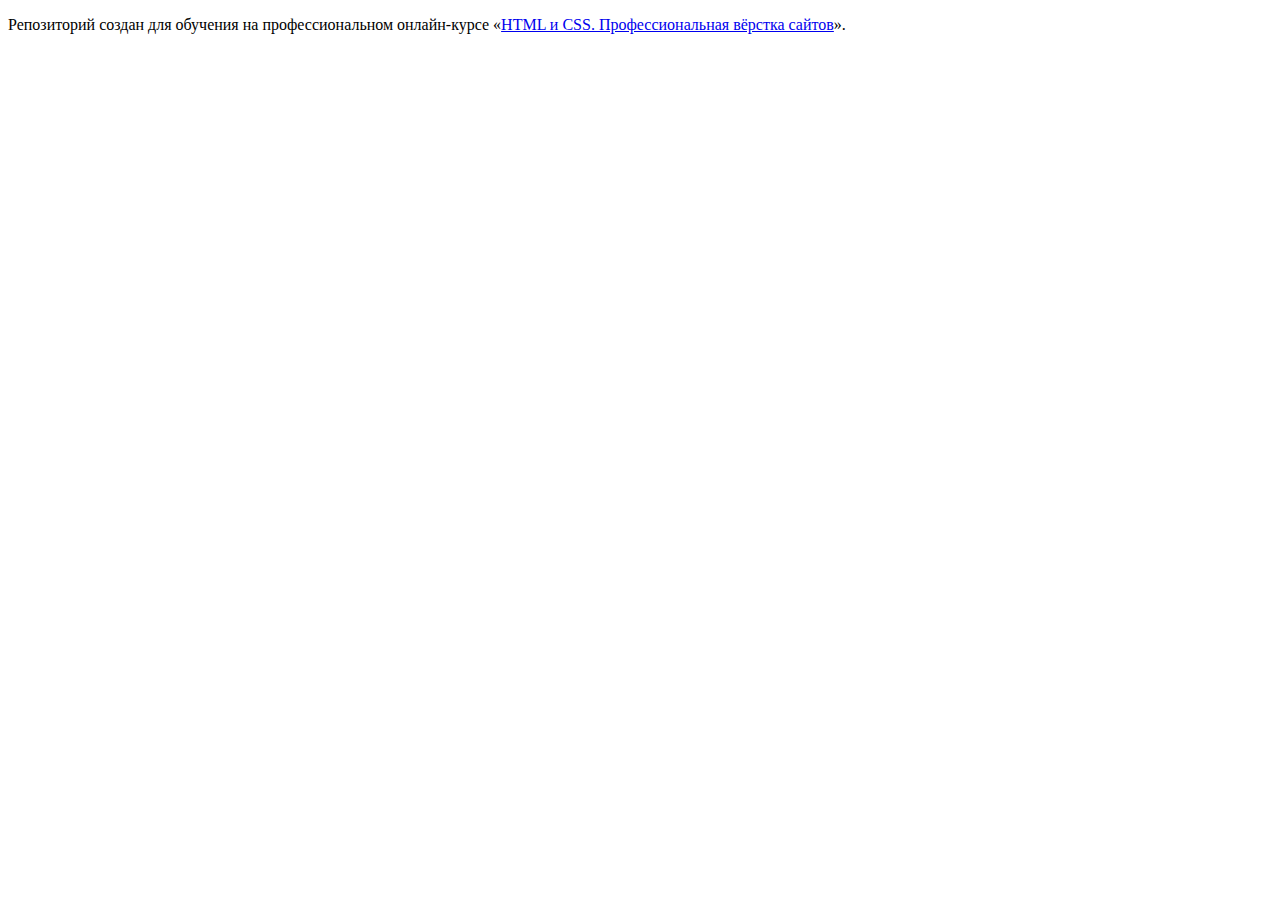
==== master/index.html @ 4d03fb00 ":heavy_check_mark: Сборка #master" ====
<!DOCTYPE html>
<html lang="ru">
  <head>
    <meta charset="utf-8">
    <title>HTML Academy: Девайс</title>
    <base href="https://htmlacademy-htmlcss.github.io/2008437-device-34/master/">
</head>
  <body>

    <p>Репозиторий создан для обучения на профессиональном онлайн‑курсе «<a href="https://htmlacademy.ru/intensive/htmlcss">HTML и CSS. Профессиональная вёрстка сайтов</a>».</p>

  </body>
</html>
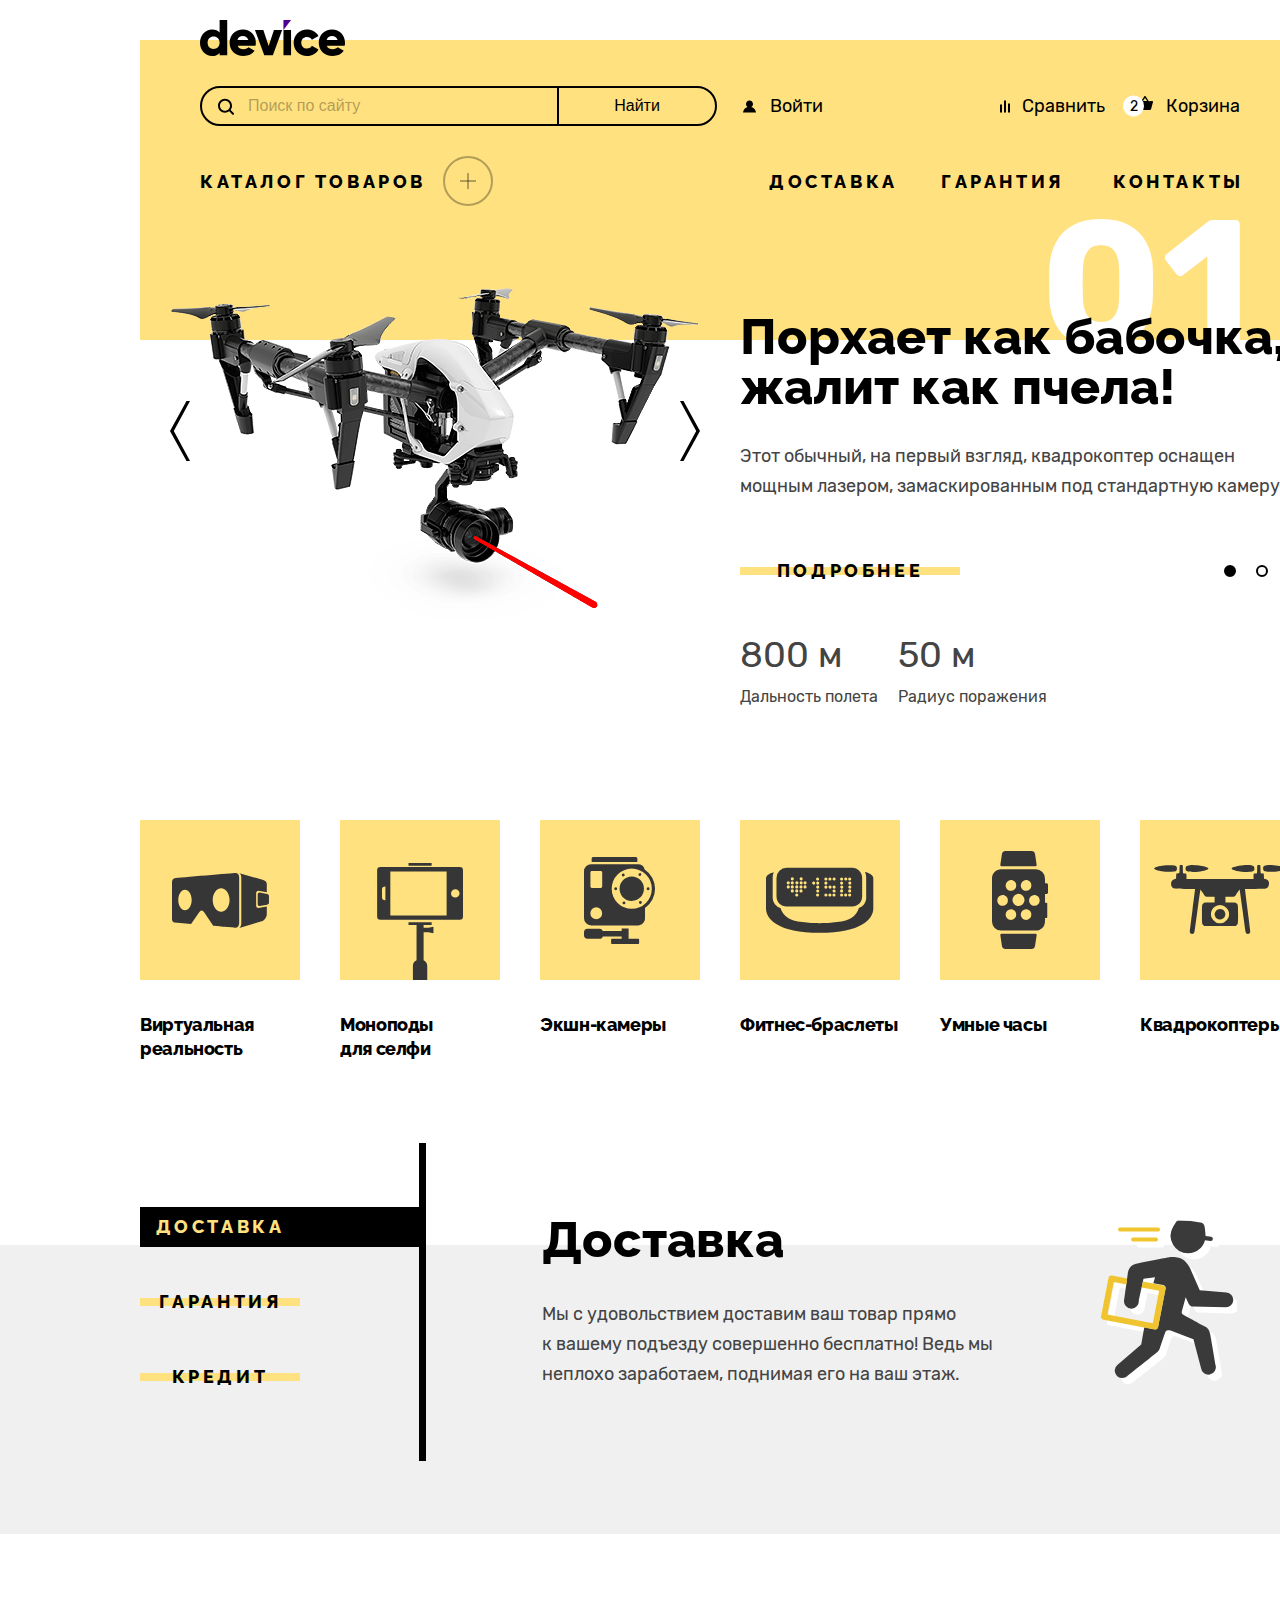
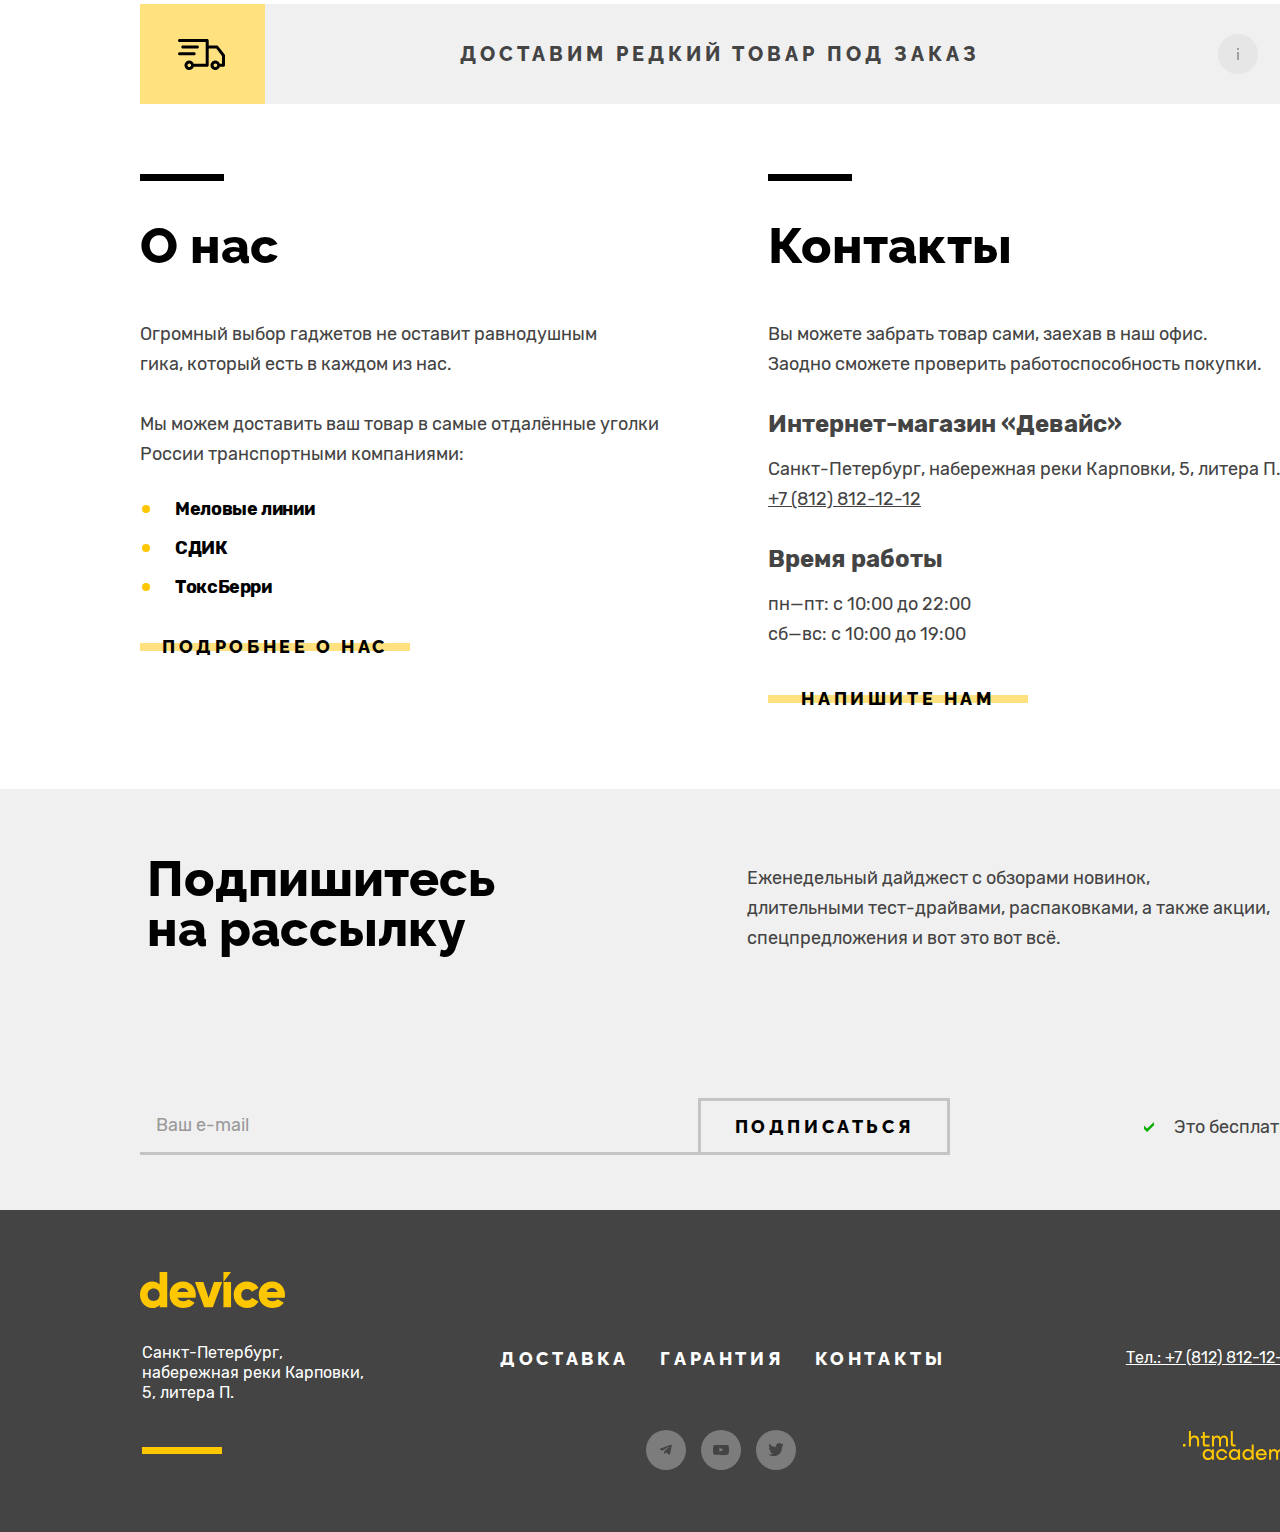
==== commit 3acd78c0: ":heavy_check_mark: Сборка #master" ====
--- a/master/index.html
+++ b/master/index.html
@@ -3,11 +3,423 @@
   <head>
     <meta charset="utf-8">
     <title>HTML Academy: Девайс</title>
+    <link rel="icon" href="favicon.ico">
+    <link rel="icon" type="image/png" href="./images/favicon.png">
+    <link rel="stylesheet" type="text/css" href="styles/styles.css">
     <base href="https://htmlacademy-htmlcss.github.io/2008437-device-34/master/">
 </head>
   <body>
-
-    <p>Репозиторий создан для обучения на профессиональном онлайн‑курсе «<a href="https://htmlacademy.ru/intensive/htmlcss">HTML и CSS. Профессиональная вёрстка сайтов</a>».</p>
-
+    <header class="page-header narrow-container">
+      <a class="logo-header-link" href="#">
+        <img class="logo-header" src="images/header/logo-header.svg" width="145" height="36" alt="Логотип магазина «Девайс».">
+        <span class="visually-hidden">Переход на главную.</span>
+      </a>
+      <div class="navigation-user-wrapper">
+        <form class="navigation-user-form text-small-additional" action="https://echo.htmlacademy.ru/" method="post">
+          <label class="navigation-user-form-label">
+            <input class="navigation-user-form-field text-small-additional" type="search" name="searchquery" placeholder="Поиск по сайту" aria-label="Поиск по сайту">
+            <span class="visually-hidden">Поиск</span>
+          </label>
+          <button class="navigation-user-form-button text-small-additional" type="submit">Найти</button>
+        </form>
+        <ul class="navigation-user-list">
+          <li class="navigation-user-item navigation-user-item-login">
+            <a class="navigation-user-link" href="#">Войти</a>
+          </li>
+          <li class="navigation-user-item navigation-user-item-compare">
+            <a class="navigation-user-link" href="#">Сравнить</a>
+          </li>
+          <li class="navigation-user-item navigation-user-item-cart">
+            <button class="navigation-user-link" type="button">Корзина</button>
+            <div class="cart-popover popover-open">
+              <ul class="cart-popover-product-list">
+                <li class="cart-popover-product-item">
+                  <a class="cart-popover-product-wrapper">
+                    <img class="cart-popover-product-img" src="images/header/product-selfie-stick.jpg" width="39" height="43" alt="Любительская селфи-палка.">
+                    <span class="cart-popover-product-text text-small-additional">Любительская селфи-палка</span>
+                  </a>
+                  <button class="cart-popover-product-delete-button" type="button">
+                    <span class="visually-hidden">Удалить товар из корзины</span>
+                  </button>
+                </li>
+                <li class="cart-popover-product-item">
+                  <a class="cart-popover-product-wrapper">
+                    <img class="cart-popover-product-img" src="images/header/product-professional-selfie-stick.jpg" width="39" height="43" alt="Профессиональная селфи-палка.">
+                    <span class="cart-popover-product-text text-small-additional">Профессиональная селфи-палка</span>
+                  </a>
+                  <button class="cart-popover-product-delete-button" type="button">
+                    <span class="visually-hidden">Удалить товар из корзины</span>
+                  </button>
+                </li>
+              </ul>
+              <p class="cart-popover-total">
+                <span class="cart-popover-title text-small-additional">Товаров: 2</span>
+                <span class="cart-popover-title text-small-additional">Сумма: 2000 ₽</span>
+              </p>
+              <p class="cart-popover-button-wrapper">
+                <a class="cart-popover-button" href="cart.html">Открыть корзину</a>
+              </p>
+            </div>
+          </li>
+        </ul>
+      </div>
+      <nav class="header-navigation">
+        <div class="subcatalog-wrapper">
+          <a class="navigation-link subcatalog-button second-title" href="#">Каталог товаров<span class="navigation-link-icon"></span></a>
+          <ul class="subcatalog-list">
+            <li class="subcatalog-item">
+              <a class="subcatalog-link link-small" href="virtual-reality.html">Виртуальная реальность</a>
+            </li>
+            <li class="subcatalog-item">
+              <a class="subcatalog-link link-small" href="monopodes.html">Моноподы для селфи</a>
+            </li>
+            <li class="subcatalog-item">
+              <a class="subcatalog-link link-small" href="action-cams.html">Экшн-камеры</a>
+            </li>
+            <li class="subcatalog-item">
+              <a class="subcatalog-link link-small" href="fitness-trackers.html">Фитнес браслеты</a>
+            </li>
+            <li class="subcatalog-item">
+              <a class="subcatalog-link link-small" href="smartwatches.html">Умные часы</a>
+            </li>
+            <li class="subcatalog-item">
+              <a class="subcatalog-link link-small" href="quadcopters.html">Квадрокоптеры</a>
+            </li>
+          </ul>
+        </div>
+          <ul class="navigation-list">
+            <li class="navigation-item">
+              <a class="navigation-link second-title" href="#">Доставка</a>
+            </li>
+            <li class="navigation-item">
+              <a class="navigation-link second-title" href="#">Гарантия</a>
+            </li>
+            <li class="navigation-item">
+              <a class="navigation-link second-title" href="#">Контакты</a>
+            </li>
+          </ul>
+      </nav>
+    </header>
+    <main class="main-index">
+      <h1 class="visually-hidden">Интернет-магазин электроники «Девайс»</h1>
+      <section class="promo-slider">
+        <h2 class="visually-hidden">Популярные товары</h2>
+        <!-- Отсутствует JavaScript. При нажатии на кнопку слева от картинки удаляется класс .active-slide
+        у текущего слайда и переносится на предыдущий слайд. При нажатии на правую стрелку аналогично слайды
+        сменяются на следующий-->
+        <div class="controls">
+          <button class="previous-button" type="button">
+            <span class="visually-hidden">Предыдущий промо-товар</span>
+          </button>
+          <button class="next-button" type="button">
+            <span class="visually-hidden">Следующий промо-товар</span>
+          </button>
+        </div>
+        <!-- Отсутствует JavaScript. При нажатии на одну из кнопок меняется класс .active-slide,
+           а также удаляется у кнопки класс .dot-button-active и переносится на кнопку на которую был произведен клик -->
+        <div class="pagination-slider">
+          <button class="dot-button dot-button-active" type="button">
+            <span class="visually-hidden">Первый промо-товар</span>
+          </button>
+          <button class="dot-button" type="button">
+            <span class="visually-hidden">Второй промо-товар</span>
+          </button>
+          <button class="dot-button" type="button">
+            <span class="visually-hidden">Третий промо-товар</span>
+          </button>
+        </div>
+        <div class="slide active-slide">
+          <img class="promo-goods" src="images/index/slider-1.png" width="560" height="560" alt="Квадрокоптер с лазером.">
+          <div class="slide-description-wrapper">
+            <span class="promo-slider-number">01</span>
+            <h3 class="promo-slider-title main-title">Порхает как бабочка, жалит как пчела!</h3>
+            <p class="promo-slider-description">
+              Этот обычный, на первый взгляд, квадрокоптер оснащен мощным лазером, замаскированным под стандартную камеру.
+            </p>
+            <a class="promo-slider-button button" href="#">Подробнее</a>
+            <dl class="advantage-list">
+              <dt class="advantage-description">Дальность полета</dt>
+              <dd class="advantage-title">800 м</dd>
+              <dt class="advantage-description">Радиус поражения</dt>
+              <dd class="advantage-title">50 м</dd>
+            </dl>
+          </div>
+        </div>
+        <div class="slide">
+          <img class="promo-goods" src="images/index/slider-2.png" width="560" height="560" alt="Фитнес браслет Пуабэй.">
+          <div class="slide-description-wrapper">
+            <span class="promo-slider-number">02</span>
+            <h3 class="promo-slider-title main-title">Худеем правильно!</h3>
+            <p class="promo-slider-description">
+              Мотивирующие фитнес-браслеты помогут найти в себе силы не пропускать занятия и соблюдать диету.
+            </p>
+            <a class="promo-slider-button button" href="#">Подробнее</a>
+            <dl class="advantage-list advantage-list-small">
+              <dt class="advantage-description">Без подзарядки</dt>
+              <dd class="advantage-title">48 часов</dd>
+            </dl>
+          </div>
+        </div>
+        <div class="slide">
+          <img class="promo-goods" src="images/index/slider-3.png" width="560" height="560" alt="Селфи-палица.">
+          <div class="slide-description-wrapper">
+            <span class="promo-slider-number">03</span>
+            <h3 class="promo-slider-title main-title">Делай селфи,<br> как Бен Стиллер!</h3>
+            <p class="promo-slider-description">
+              Самая длинная палка для селфи доступна в нашем магазине. Восемь (Восемь, Карл!) метров длиной и весом всего 5 кг.
+            </p>
+            <a class="promo-slider-button button" href="#">Подробнее</a>
+            <dl class="advantage-list advantage-list-big">
+              <dt class="advantage-description">Длина палки</dt>
+              <dd class="advantage-title">8,5 м</dd>
+              <dt class="advantage-description">Вес палки</dt>
+              <dd class="advantage-title">5 кг</dd>
+              <dt class="advantage-description">Материал</dt>
+              <dd class="advantage-title">Карбон</dd>
+            </dl>
+          </div>
+        </div>
+      </section>
+      <section class="goods-categories container">
+        <h2 class="visually-hidden">Категории товаров</h2>
+        <ul class="category-list">
+          <li class="category-item">
+            <a class="category-link category-link-vr" href="virtual-reality.html">Виртуальная реальность</a>
+          </li>
+          <li class="category-item">
+            <a class="category-link category-link-selfie" href="monopodes.html">Моноподы<br> для селфи</a>
+          </li>
+          <li class="category-item">
+            <a class="category-link category-link-actioncams" href="action-cams.html">Экшн-камеры</a>
+          </li>
+          <li class="category-item">
+            <a class="category-link category-link-fittrackers" href="fitness-trackers.html">Фитнес-браслеты</a>
+          </li>
+          <li class="category-item">
+            <a class="category-link category-link-smartwatches" href="smartwatches.html">Умные часы</a>
+          </li>
+          <li class="category-item">
+            <a class="category-link category-link-quadcopters" href="quadcopters.html">Квадрокоптеры</a>
+          </li>
+        </ul>
+      </section>
+      <section class="services">
+        <h2 class="visually-hidden">Сервисы</h2>
+        <div class="services-wrapper container">
+          <ul class="services-list">
+            <li class="services-item services-item-active">
+              <button class="services-button" type="button">Доставка</button>
+            </li>
+            <li class="services-item">
+              <button class="services-button button" type="button">Гарантия</button>
+            </li>
+            <li class="services-item">
+              <button class="services-button button" type="button">Кредит</button>
+            </li>
+          </ul>
+          <div class="service-description-wrapper">
+            <div class="service-delivery services-description-active">
+              <h3 class="service-title main-title">Доставка</h3>
+              <p class="service-text">
+                Мы с удовольствием доставим ваш товар прямо<br>
+                к вашему подъезду совершенно бесплатно! Ведь
+                мы неплохо заработаем, поднимая его на ваш этаж.
+              </p>
+            </div>
+            <div class="service-warranty">
+              <h3 class="service-title main-title">Гарантия</h3>
+              <p class="services-text">
+                Если из-за возгорания купленного у нас товара у вас
+                сгорит дом — не переживайте, мы выдадим вам новый.
+                Товар, не дом, конечно же.
+              </p>
+            </div>
+            <div class="service-credit">
+              <h3 class="service-title main-title">Кредит</h3>
+                <p class="services-text">
+                  Залезть в долговую яму стало проще!
+                  Кредитные консультанты подберут для вас наиболее выгодные условия кредита.
+                  Выгодные для банка, разумеется.
+                </p>
+            </div>
+          </div>
+        </div>
+      </section>
+      <section class="special-offer container">
+        <h2 class="visually-hidden">Дополнительная услуга</h2>
+        <p class="special-offer-text">
+          Доставим редкий товар под заказ
+        </p>
+      </section>
+      <section class="company-info container">
+        <h2 class="visually-hidden">О компании и контакты</h2>
+        <section class="about-us">
+          <h2 class="about-us-title main-title">О нас</h2>
+          <p class="about-us-text">
+            Огромный выбор гаджетов не оставит равнодушным<br> гика, который есть в каждом из нас.
+          </p>
+          <p class="about-us-text">
+            Мы можем доставить ваш товар в самые отдалённые уголки России транспортными компаниями:
+          </p>
+          <ul class="about-us-list">
+            <li class="about-us-item text-bold">Меловые линии</li>
+            <li class="about-us-item text-bold">СДИК</li>
+            <li class="about-us-item text-bold">ТоксБерри</li>
+          </ul>
+          <a class="about-us-button button" href="about.html">Подробнее о нас</a>
+        </section>
+        <section class="contacts">
+          <h2 class="contacts-title main-title">Контакты</h2>
+          <p class="contacts-text">
+            Вы можете забрать товар сами, заехав в наш офис.<br> Заодно сможете проверить работоспособность покупки.
+          </p>
+          <h3 class="contacts-subtitle third-title">Интернет-магазин «Девайс»</h3>
+          <div class="contacts-text">
+            <address class="contacts-address">
+              Санкт-Петербург, набережная реки Карповки, 5, литера П.
+              <a class="contacts-phone link" href="tel:+7(812)812-12-12">+7 (812) 812-12-12</a>
+            </address>
+          </div>
+          <h3 class="contacts-subtitle third-title">Время работы</h3>
+          <ul class="contacts-list contacts-text">
+            <li class="contacts-text-working-hours">пн—пт: с <time>10:00</time> до <time>22:00</time></li>
+            <li class="contacts-text-working-hours">сб—вс: с <time>10:00</time> до <time>19:00</time></li>
+          </ul>
+          <a class="contacts-button button" href="contact_us.html">Напишите нам</a>
+        </section>
+      </section>
+      <section class="subscription">
+        <div class="subscription-wrapper container">
+          <div class="subscription-title-wrapper">
+            <h2 class="subscription-title main-title">Подпишитесь на рассылку</h2>
+            <p class="subscription-description">
+              Еженедельный дайджест с обзорами новинок,<br>
+              длительными тест-драйвами, распаковками, а также акции,<br>
+              спецпредложения и вот это вот всё.
+            </p>
+          </div>
+          <div class="subscription-form-wrapper">
+            <form class="subscription-form" action="https://echo.htmlacademy.ru/" method="post">
+              <label class="subscription-form-label">
+                <span class="visually-hidden"> Поле подписки на рассылку</span>
+                <input class="subscription-form-field" name="e-mail" type="email" placeholder="Ваш e-mail" aria-label="Поле ввода электронной почты">
+              </label>
+              <button class="subscription-form-button" type="submit" aria-label="Подписаться на рассылку">Подписаться</button>
+            </form>
+            <span class="subscription-form-text">Это бесплатно</span>
+          </div>
+        </div>
+      </section>
+    </main>
+    <footer class="page-footer">
+      <div class="footer-container container">
+        <a class="logo-footer-link" href="#">
+          <img class="logo-footer" src="images/footer/logo-footer.svg" width="145" height="36" alt="Логотип магазина «Девайс».">
+          <span class="visually-hidden">Переход на главную.</span>
+        </a>
+        <div class="footer-wrapper">
+          <div class="logo-address-wrapper">
+            <address class="footer-address text-small-additional">
+            Санкт-Петербург, набережная реки Карповки, 5, литера П.
+            </address>
+          </div>
+          <div class="navigation-social-wrapper">
+            <nav class="footer-navigation">
+              <ul class="footer-navigation-list">
+                <li class="footer-navigation-item">
+                  <a class="footer-navigation-link second-title-white" href="delivery.html">Доставка</a>
+                </li>
+                <li class="footer-navigation-item">
+                  <a class="footer-navigation-link second-title-white" href="warranty.html">Гарантия</a>
+                </li>
+                <li class="footer-navigation-item">
+                  <a class="footer-navigation-link second-title-white" href="contacts.html">Контакты</a>
+                </li>
+              </ul>
+            </nav>
+            <ul class="footer-social-list">
+              <li class="footer-social-item">
+                <a class="footer-social-link footer-social-tg" href="https://t.me/htmlacademy">
+                  <span class="visually-hidden">Телеграмм</span>
+                </a>
+              </li>
+              <li class="footer-social-item">
+                <a class="footer-social-link footer-social-yt" href="https://www.youtube.com/user/htmlacademyru">
+                  <span class="visually-hidden">Ютуб</span>
+                </a>
+              </li>
+              <li class="footer-social-item">
+                <a class="footer-social-link footer-social-tw" href="https://twitter.com/htmlacademy_ru">
+                  <span class="visually-hidden">Твиттер</span>
+                </a>
+              </li>
+            </ul>
+          </div>
+          <div class="phone-author-wrapper">
+            <a class="footer-phone link-small-additional" href="tel:+78128121212">Тел.: +7 (812) 812-12-12</a>
+            <a class="footer-author-logo-link" href="https://htmlacademy.ru/">
+              <svg class="footer-author-logo" width="115" height="33" xmlns="http://www.w3.org/2000/svg" role="img" aria-label="Логотип htmlacademy.">
+                <path d="M0 12.9v2.6h2.5v-2.6H0ZM11.6 4.5c-1.6 0-2.8.7-3.6 1.7h-.1V0h-2v15.5h2v-5.3c0-2.1 1.3-3.6 3.3-3.6 1.8 0 2.9 1.4 2.9 3.2v5.7h2V9.4c.1-3-1.8-4.9-4.5-4.9ZM26.6 4.8h-4.8V1.1h-2v3.8h-1.9v2h1.9v6c0 1.7 1 2.7 2.7 2.7h4.1v-2h-3.7c-.7 0-1.1-.4-1.1-1.1V6.8h4.8v-2ZM41.1 4.6c-1.6 0-2.9.8-3.5 2.1h-.1c-.6-1.2-1.8-2.1-3.4-2.1-1.4 0-2.5.8-3.1 1.8h-.1V4.8H29v10.6h2V10c0-2 1-3.5 2.6-3.5 1.5 0 2.4 1 2.4 2.6v6.3h2V9.8c0-2.4 1.4-3.3 2.6-3.3 1.5 0 2.4 1 2.4 2.6v6.3h2V8.9c.1-2.5-1.4-4.3-3.9-4.3ZM47.8 12.7c0 1.7 1 2.7 2.8 2.7h2v-2h-1.7c-.7 0-1.1-.4-1.1-1.1V0h-2v12.7ZM28.9 19.7c-.9-1.1-2.2-1.8-3.9-1.8-3.1 0-5.4 2.3-5.4 5.6s2.3 5.6 5.4 5.6c1.8 0 3-.8 3.8-1.9h.1v1.6h2V18.2h-2v1.5Zm-3.6 7.4c-2.2 0-3.6-1.6-3.6-3.6s1.4-3.6 3.6-3.6 3.6 1.6 3.6 3.6c0 1.9-1.4 3.6-3.6 3.6ZM44.2 22c-.5-2.4-2.6-4.1-5.4-4.1a5.4 5.4 0 0 0-5.6 5.6c0 3.1 2.2 5.6 5.6 5.6 2.8 0 4.9-1.8 5.4-4.2h-2.1a3.4 3.4 0 0 1-3.3 2.3c-2.2 0-3.6-1.6-3.6-3.6s1.4-3.6 3.6-3.6c1.6 0 2.8 1 3.3 2.2h2.1V22ZM55.1 19.7c-.9-1.1-2.2-1.8-3.9-1.8-3.1 0-5.4 2.3-5.4 5.6s2.3 5.6 5.4 5.6c1.8 0 3-.8 3.8-1.9h.1v1.6h2V18.2h-2v1.5Zm-3.6 7.4c-2.2 0-3.6-1.6-3.6-3.6s1.4-3.6 3.6-3.6 3.6 1.6 3.6 3.6c0 1.9-1.5 3.6-3.6 3.6ZM68.7 19.8c-.9-1.1-2.2-1.9-3.9-1.9-3.1 0-5.4 2.3-5.4 5.6s2.2 5.6 5.4 5.6c1.7 0 3-.8 3.8-1.8h.1v1.5h2V13.4h-2v6.4Zm-3.6 7.3c-2.2 0-3.6-1.6-3.6-3.6s1.4-3.6 3.6-3.6 3.6 1.6 3.6 3.6c-.1 2-1.5 3.6-3.6 3.6ZM78.3 17.9c-3.3 0-5.5 2.5-5.5 5.6 0 3 2.1 5.6 5.5 5.6 2.5 0 4.5-1.3 5.2-3.6h-2.1c-.5 1-1.6 1.6-3 1.6-1.9 0-3.3-1.3-3.4-2.9h8.8c.2-3.6-2-6.3-5.5-6.3Zm0 1.9c1.7 0 3 1 3.3 2.6h-6.5c.3-1.5 1.5-2.6 3.2-2.6ZM98.2 17.9c-1.6 0-2.9.8-3.6 2h-.1c-.6-1.2-1.8-2-3.4-2-1.4 0-2.5.7-3.1 1.8v-1.5h-1.9v10.6h2v-5.4c0-2 1-3.4 2.6-3.5 1.5 0 2.4 1 2.4 2.6v6.3h2v-5.6c0-2.4 1.4-3.3 2.6-3.3 1.5 0 2.4 1 2.4 2.6v6.3h2v-6.5c.1-2.6-1.4-4.4-3.9-4.4ZM109.4 27l-3.6-8.9h-2.2l4.8 11.6c-.3.9-.7 1.2-1.7 1.2h-2.5v2h2.5c1.8 0 2.8-.8 3.5-2.6l4.7-12.2h-2.1l-3.4 8.9Z" fill="none"/>
+              </svg>
+            </a>
+          </div>
+        </div>
+      </div>
+    </footer>
+    <!-- Для отображения модального окна добавьте к div с классом modal-container класс modal-container-open-->
+    <div class="modal-container">
+      <div class="modal">
+        <section class="modal-content">
+          <div class="modal-form-header-wrapper">
+            <h2 class="modal-title main-title">Доставка под заказ</h2>
+            <button class="modal-close-button" type="button">
+              <span class="visually-hidden">Закрыть всплывающее окно.</span>
+            </button>
+         </div>
+          <form class="modal-container-form" action="https://echo.htmlacademy.ru/" method="get">
+            <div class="modal-field-group-wrapper">
+              <p class="modal-field-group">
+                <label class="modal-input-label text-bold" for="name">Ваше имя:</label>
+                <input class="modal-input modal-input-name" id="name" type="text" name="name" placeholder="Введите имя" aria-label="Поле ввода имени" required>
+                <span class="modal-input-comment text-small">Добавьте имя</span>
+              </p>
+              <p class="modal-field-group">
+                <label class="modal-input-label text-bold" for="email">Ваш e-mail:</label>
+                <input class="modal-input modal-input-email" id="email" type="email" name="email" placeholder="почта" aria-label="Поле ввода почты" required>
+                <span class="modal-input-comment text-small">Забавный у вас адрес</span>
+              </p>
+            </div>
+            <div class="modal-field-group-wrapper">
+              <p class="modal-field-group">
+                <label class="modal-input-label text-bold" for="order-details">Что нужно привезти:</label>
+                <input class="modal-input modal-input-description" id="order-details" type="text" name="order-text" placeholder="В свободной форме" aria-label="Поле ввода пожеланий по доставке" required>
+              </p>
+              <div class="modal-field-group modal-field-group-quantity">
+                <label class="modal-input-label text-bold" for="order-quantity" aria-label="Поле ввода количества товаров">Количество:</label>
+                  <span class="modal-form-tooltip">
+                    <button class="tooltip-toggle" type="button">
+                      <span class="visually-hidden">Всплывающая подсказка</span>
+                    </button>
+                    <span class="modal-form-tooltip-text" role="tooltip" id="tooltip-label">
+                      Постараемся найти, сколько нужно. Привезём сколько получится по требованиям <br> к провозу багажа.
+                    </span>
+                  </span>
+                  <span class="visually-hidden">Всплывающая подсказка</span>
+                  <div class="modal-input-button-wrapper">
+                    <button class="modal-input-minus-button" type="button">
+                      <span class="visually-hidden">Уменьшить количество</span>
+                    </button>
+                    <input class="modal-input modal-input-quantity" id="order-quantity" type="number" name="order-quantity" value="1">
+                    <button class="modal-input-plus-button" type="button">
+                      <span class="visually-hidden">Увеличить количество</span>
+                    </button>
+                  </div>
+              </div>
+            </div>
+            <button class="modal-form-button button" type="submit" aria-label="Отправить данные формы">Отправить</button>
+          </form>
+        </section>
+      </div>
+    </div>
   </body>
 </html>
--- a/master/styles/styles.css
+++ b/master/styles/styles.css
@@ -0,0 +1,2985 @@
+/* FONTS */
+
+@font-face {
+  font-family: "Raleway";
+  font-style: normal;
+  font-weight: 800;
+  src: url("../fonts/raleway/raleway-800.woff2") format("woff2");
+  font-display: swap;
+}
+
+@font-face {
+  font-family: "Rubik";
+  font-style: normal;
+  font-weight: 400;
+  src: url("../fonts/rubik/rubik-400.woff2") format("woff2");
+  font-display: swap;
+}
+
+@font-face {
+  font-family: "Rubik";
+  font-style: normal;
+  font-weight: 700;
+  src: url("../fonts/rubik/rubik-700.woff2") format("woff2");
+  font-display: swap;
+}
+
+/* COMMON STYLES */
+
+html {
+  height: 100%;
+}
+
+body {
+  display: flex;
+  flex-direction: column;
+  height: 100%;
+  min-width: 1440px;
+  width: 100%;
+  margin: 0;
+  font-family: "Rubik", "Arial", sans-serif;
+  font-style: normal;
+  font-weight: 400;
+  font-size: 18px;
+  line-height: 30px;
+  color: #444444;
+  background-color: #ffffff;
+}
+
+.main-index,
+.main-catalog {
+  flex-grow: 1;
+}
+
+*,
+::before,
+::after {
+  box-sizing: border-box;
+}
+
+img {
+  display: block;
+  max-width: 100%;
+  object-fit: contain;
+}
+
+.container {
+  width: 1240px;
+  padding: 0 40px;
+  margin: 0 auto;
+}
+
+.narrow-container {
+  width: 1160px;
+  padding: 0 60px;
+  margin: 0 auto;
+}
+
+.visually-hidden {
+  clip: rect(0 0 0 0);
+  -webkit-clip-path: inset(50%);
+  clip-path: inset(50%);
+  height: 1px;
+  overflow: hidden;
+  position: absolute;
+  white-space: nowrap;
+  width: 1px;
+}
+
+/* TEXT, TITLES AND LINKS */
+
+/* Text */
+
+.text-bold {
+  font-weight: 700;
+  line-height: 20px;
+  letter-spacing: -0.02em;
+  color: #000000;
+}
+
+.text-small {
+  font-size: 14px;
+  line-height: 20px;
+  color: #000000;
+}
+
+.text-small-additional {
+  font-size: 16px;
+  line-height: 20px;
+  color: #000000;
+}
+
+/* Titles */
+
+.main-title {
+  padding: 0;
+  margin: 0;
+  font-family: "Raleway", sans-serif;
+  font-style: normal;
+  font-weight: 800;
+  font-size: 50px;
+  line-height: 50px;
+  color: #000000;
+}
+
+.second-title {
+  padding: 0;
+  margin: 0;
+  font-family: "Raleway", sans-serif;
+  font-style: normal;
+  font-weight: 800;
+  font-size: 18px;
+  line-height: 21px;
+  letter-spacing: 0.2em;
+  text-transform: uppercase;
+  color: #000000;
+}
+
+.second-title-white {
+  padding: 0;
+  margin: 0;
+  font-family: "Raleway", sans-serif;
+  font-style: normal;
+  font-weight: 800;
+  font-size: 18px;
+  line-height: 21px;
+  letter-spacing: 0.2em;
+  text-transform: uppercase;
+  text-decoration: none;
+  color: #ffffff;
+}
+
+.third-title {
+  padding: 0;
+  margin: 0;
+  font-style: normal;
+  font-weight: 700;
+  font-size: 24px;
+  line-height: 30px;
+  color: #000000;
+}
+
+/* Links */
+
+.link {
+  font-style: normal;
+  font-weight: 400;
+  font-size: 18px;
+  line-height: 30px;
+  color: #000000;
+}
+
+.link-small {
+  font-size: 16px;
+  line-height: 20px;
+  text-decoration-line: none;
+  color: #000000;
+}
+
+.link-small-additional {
+  font-size: 16px;
+  line-height: 20px;
+  color: #ffffff;
+}
+
+/* BUTTONS */
+
+.button {
+  display: block;
+  position: relative;
+  padding: 10px 10px;
+  font-family: "Raleway";
+  font-weight: 800;
+  font-size: 18px;
+  line-height: 20px;
+  text-align: center;
+  letter-spacing: 0.2em;
+  text-transform: uppercase;
+  text-decoration-line: none;
+  color: #000000;
+  border: none;
+  background-color: transparent;
+  cursor: pointer;
+  z-index: 1;
+}
+
+.button::before {
+  position: absolute;
+  top: 50%;
+  left: 0;
+  width: 100%;
+  height: 8px;
+  background-color: #ffe17f;
+  transform: translateY(-4px);
+  z-index: -1;
+  content: "";
+}
+
+.button:hover {
+  background-color: #ffe17f;
+}
+
+.button:active {
+  background-color: #ffcc33;
+}
+
+.button:active:before {
+  background-color: #ffcc33;
+}
+
+.button:focus-visible {
+  background-color: transparent;
+  outline: 2px solid #af4fff;
+}
+
+/* HEADER */
+
+/* Common Layout */
+
+.page-header {
+  display: grid;
+  grid-template-rows: repeat(3, auto);
+  row-gap: 30px;
+  padding-top: 20px;
+  padding-bottom: 24px;
+  background: linear-gradient(180deg, white 40px, #ffe17f 40px);
+}
+
+/* Logo */
+
+.logo-header-link {
+  display: block;
+  width: max-content;
+}
+
+.logo-header-link:hover {
+  opacity: 0.6;
+}
+
+.logo-header-link:active {
+  opacity: 0.3;
+}
+
+.logo-header-link:focus-visible {
+  outline-offset: 2px;
+  outline: 2px solid #af4fff;
+}
+
+/* User Menu Wrapper */
+
+.navigation-user-wrapper {
+  display: flex;
+  flex-wrap: wrap;
+  justify-content: space-between;
+  align-items: flex-start;
+}
+
+/* Search Form */
+
+.navigation-user-form {
+  display: flex;
+  width: 517px;
+  margin-right: 26px;
+}
+
+.navigation-user-form-label {
+  min-height: 40px;
+  flex-grow: 1;
+}
+
+.navigation-user-form-label:focus-within {
+  outline-offset: 2px;
+  outline: 2px solid #af4fff;
+}
+
+.navigation-user-form-field {
+  position: relative;
+  min-width: 200px;
+  min-height: 40px;
+  width: 100%;
+  height: 100%;
+  padding: 5px 20px 5px 46px;
+  border: 2px solid black;
+  border-radius: 50px 0 0 50px;
+  font-style: inherit;
+  color: inherit;
+  background: url("../images/header/icons/search-icon.svg");
+  background-repeat: no-repeat;
+  background-position: 16px 50%;
+}
+
+.navigation-user-form-field::placeholder {
+  opacity: 0.3;
+  font: inherit;
+  color: #000000;
+}
+
+.navigation-user-form-field {
+  outline: none;
+}
+
+.navigation-user-form-field:focus-visible {
+  outline: none;
+}
+
+.navigation-user-form-field:disabled {
+  opacity: 0.3;
+}
+
+.navigation-user-form-button {
+  display: block;
+  position: relative;
+  min-width: 160px;
+  margin-left: -2px;
+  padding: 8px 8px;
+  border: 2px solid #000000;
+  border-radius: 0 50px 50px 0;
+  background-color: transparent;
+  cursor: pointer;
+  outline: none;
+}
+
+.navigation-user-form-button:hover {
+  background-color: #000000;
+  color: #ffffff;
+}
+
+.navigation-user-form-button:active {
+  background-color: #000000;
+  color: rgba(255, 255, 255, 0.3);
+}
+
+.navigation-user-form-button:focus-visible::after {
+  content: "";
+  position: absolute;
+  top: -6px;
+  left: -6px;
+  width: 168px;
+  height: 48px;
+  border: 2px solid #af4fff;
+  background-color: transparent;
+}
+
+.navigation-user-form-button:disabled {
+  opacity: 0.3;
+}
+
+/* User Menu */
+
+.navigation-user-list {
+  display: flex;
+  flex-wrap: wrap;
+  justify-content: flex-start;
+  width: 497px;
+  margin: 0;
+  padding: 0;
+  list-style-type: none;
+}
+
+/* User Menu – Items */
+
+.navigation-user-item-login:first-child {
+  margin-right: auto;
+}
+
+.navigation-user-item-login {
+  margin-right: 26px;
+}
+
+.navigation-user-item-logout {
+  margin-right: 26px;
+  opacity: 0.3;
+}
+
+.navigation-user-item-hidden {
+  display: none;
+}
+
+.navigation-user-item-compare {
+  margin-right: 18px;
+}
+
+.navigation-user-item-cart {
+  position: relative;
+  margin-right: 20px;
+}
+
+.navigation-user-item:nth-child(4) {
+  margin-right: 0;
+}
+
+.navigation-user-item:nth-child(8) {
+  margin-right: 0;
+}
+
+.navigation-user-item:last-child {
+  margin-right: 0;
+}
+
+/* User Menu – Links */
+
+.navigation-user-link {
+  display: inline-block;
+  color: #000000;
+  text-decoration-line: none;
+  cursor: pointer;
+  padding: 5px 0;
+}
+
+.navigation-user-link:hover {
+  opacity: 0.6;
+}
+
+.navigation-user-link:active {
+  opacity: 0.3;
+}
+
+.navigation-user-link:focus-visible {
+  outline: none;
+  box-shadow:
+    0 0 0 2px #ffe17f,
+    0 0 0 4px #af4fff;
+}
+
+.navigation-user-item-login > .navigation-user-link {
+  padding-left: 27px;
+  background: url("../images/header/icons/user-icon.svg") no-repeat;
+  background-position: 0 50%;
+}
+
+.navigation-user-item-compare > .navigation-user-link {
+  padding-left: 22px;
+  background: url("../images/header/icons/compare-icon.svg") no-repeat;
+  background-position: 0 50%;
+}
+
+.navigation-user-item-cart > .navigation-user-link {
+  position: relative;
+  font: inherit;
+  padding-left: 43px;
+  background: url("../images/header/icons/cart-icon.svg") no-repeat;
+  background-position: 14px 40%;
+  border: none;
+}
+
+.navigation-user-item-cart > .navigation-user-link::before {
+  position: absolute;
+  top: 50%;
+  left: 0;
+  transform: translateY(-50%);
+  display: flex;
+  width: 21px;
+  height: 21px;
+  justify-content: center;
+  align-items: center;
+  border-radius: 50%;
+  content: "2";
+  font-family: 'Rubik';
+  font-weight: 400;
+  font-size: 14px;
+  line-height: 17px;
+  text-align: center;
+  background-color: #ffffff;
+}
+
+.navigation-user-item-cart:focus-within .popover-open {
+  display: block
+}
+
+/* CART POPOVER */
+
+/* Cart Popover – Modal window */
+
+.popover-open {
+  display: none;
+}
+
+.navigation-user-link:hover + .popover-open {
+  display: block;
+}
+
+.cart-popover {
+  min-width: 320px;
+  position: absolute;
+  top: 35px;
+  right: -66%;
+  background-color: #000000;
+  z-index: 3;
+}
+
+.cart-popover:after {
+  content: "";
+  width: 14px;
+  height: 6px;
+  position: absolute;
+  bottom: 100%;
+  left: 50%;
+  transform: translateX(-50%);
+  background-image: url("../images/header/icons/popover-triangle.svg");
+}
+
+/* Cart Popover – Product List */
+
+.cart-popover-product-list {
+  list-style-type: none;
+  margin: 0;
+  padding: 0;
+}
+
+.cart-popover-product-item,
+.cart-popover-product-wrapper {
+  display: flex;
+  flex-wrap: wrap;
+  justify-content: space-between;
+  align-items: flex-start;
+}
+
+.cart-popover-product-item {
+  padding: 20px;
+}
+
+.cart-popover-product-item:not(:last-child) {
+  border-bottom: 1px solid rgba(255, 255, 255, 0.1);
+}
+
+.cart-popover-product-wrapper {
+  margin: 0;
+  max-width: 260px;
+  cursor: pointer;
+}
+
+.cart-popover-product-wrapper:hover {
+  opacity: 0.6;
+}
+
+.cart-popover-product-wrapper:active {
+  opacity: 0.3;
+}
+
+.cart-popover-product-wrapper:focus-visible {
+  outline: none;
+  box-shadow:
+    0 0 0 2px black,
+    0 0 0 4px #af4fff;
+}
+
+.cart-popover-product-img {
+  margin-right: 23px;
+}
+
+.cart-popover-product-text {
+  color: white;
+  width: min-content;
+}
+
+.cart-popover-product-delete-button {
+  display: block;
+  position: relative;
+  width: 10px;
+  height: 10px;
+  padding: 0;
+  background: none;
+  border: none;
+  cursor: pointer;
+}
+
+.cart-popover-product-delete-button:before,
+.cart-popover-product-delete-button:after {
+  position: absolute;
+  content: "";
+  width: 1px;
+  height: 14px;
+  top: -2px;
+  left: 5px;
+  background-color: #ffffff;
+}
+
+.cart-popover-product-delete-button:before {
+  transform: rotate(45deg);
+}
+
+.cart-popover-product-delete-button:after {
+  transform: rotate(-45deg);
+}
+
+.cart-popover-product-delete-button:hover {
+  opacity: 0.6;
+}
+
+.cart-popover-product-delete-button:active {
+  opacity: 0.3;
+}
+
+.cart-popover-product-delete-button:focus-visible {
+  outline: none;
+  box-shadow:
+    0 0 0 2px black,
+    0 0 0 4px #af4fff;
+}
+
+/* Cart Popover – Total sum and quantity */
+
+.cart-popover-total {
+  display: flex;
+  justify-content: space-between;
+  align-items: center;
+  min-height: 44px;
+  margin: 0;
+  background-color: #1a1a1a;
+}
+
+.cart-popover-title {
+  display: block;
+  text-align: left;
+  padding: 0 20px;
+  color: white;
+}
+
+/* Cart Popover – Button and wrapper */
+
+.cart-popover-button-wrapper {
+  display: block;
+  padding: 20px;
+  margin: 0;
+}
+
+.cart-popover-button {
+  display: block;
+  width: 280px;
+  min-height: 50px;
+  margin: 0 auto;
+  padding: 14px 25px;
+  font-family: "Raleway";
+  font-weight: 800;
+  font-size: 18px;
+  line-height: 21px;
+  text-decoration: none;
+  text-align: center;
+  letter-spacing: 0.18em;
+  text-transform: uppercase;
+  color: #000000;
+  background-color: #ffffff;
+}
+
+.cart-popover-button:hover {
+  background-color: #ffe17f;
+}
+
+.cart-popover-button:active {
+  background-color: #ffe17f;
+  color: rgba(0, 0, 0, 0.3);
+}
+
+.cart-popover-button:focus-visible {
+  outline: none;
+  box-shadow:
+    0 0 0 2px black,
+    0 0 0 4px #af4fff;
+}
+
+.cart-popover-button:disabled {
+  color: rgba(0, 0, 0, 0.3);
+}
+
+/* Navigation menu */
+
+.header-navigation {
+  display: flex;
+  flex-wrap: wrap;
+  justify-content: space-between;
+  position: relative;
+}
+
+.navigation-list {
+  position: relative;
+  display: grid;
+  grid-template-columns: max-content max-content max-content;
+  gap: 0 45px;
+  width: 471px;
+  min-height: 50px;
+  margin: 0;
+  padding: 0;
+  list-style-type: none;
+  z-index: 2;
+}
+
+/* Navigation menu – Items */
+
+.navigation-item {
+  position: relative;
+  min-height: 50px;
+}
+
+.navigation-item:not(:last-child) {
+  min-width: 127px;
+  text-align: left;
+}
+
+.navigation-item:nth-child(4) {
+  margin-right: 0;
+}
+
+/* Navigation menu – Links */
+
+.navigation-link {
+  display: inline-block;
+  color: #000000;
+  text-decoration-line: none;
+  text-indent: -0.2em;
+  direction: rtl;
+  padding: 15px 0 14px 0;
+}
+
+.subcatalog-button {
+  display: block;
+  position: relative;
+  min-width: 293px;
+  height: 50px;
+  padding-right: 70px;
+  z-index: 3;
+  text-align: left;
+}
+
+.navigation-link:hover {
+  opacity: 0.6;
+}
+
+.navigation-link:active {
+  opacity: 0.3;
+}
+
+.navigation-link:focus-visible {
+  outline: none;
+  box-shadow:
+    0 0 0 2px #ffe17f,
+    0 0 0 4px #af4fff;
+}
+
+.navigation-link-active {
+  padding-bottom: 4px;
+  border-bottom: solid 2px black;
+}
+
+/* Navigation menu – Submenu button */
+
+.navigation-link-icon {
+  display: block;
+  position: absolute;
+  transform: translateY(-50%);
+  top: 50%;
+  right: 0;
+  width: 50px;
+  height: 50px;
+  border: 2px solid rgba(0, 0, 0, 0.3);
+  border-radius: 100%;
+  z-index: 1;
+}
+
+.navigation-link-icon::before,
+.navigation-link-icon::after {
+  position: absolute;
+  content: "";
+  top: 0;
+  left: 0;
+  right: 0;
+  bottom: 0;
+  margin: auto auto;
+  background-color: #000000;
+  opacity: 0.3;
+  z-index: 2;
+}
+
+.navigation-link-icon::before {
+  width: 2px;
+  height: 16px;
+}
+
+.navigation-link-icon::after {
+  width: 16px;
+  height: 2px;
+}
+
+/* Submenu toogle */
+
+.subcatalog-wrapper:focus-within .subcatalog-list {
+  display: grid;
+}
+
+.subcatalog-wrapper:focus-within .navigation-link:focus-visible {
+  z-index: 4;
+}
+
+.subcatalog-wrapper:focus-within .navigation-link-icon::before {
+  display: none;
+}
+
+/* Submenu */
+
+.subcatalog-list {
+  display: none;
+  position: absolute;
+  grid-template-columns: 222px 181px 218px;
+  grid-template-rows: repeat(3, auto);
+  column-gap: 30px;
+  row-gap: 18px;
+  grid-auto-flow: column;
+  width: 1160px;
+  min-height: 160px;
+  top: 50px;
+  left: -60px;
+  margin: 0;
+  padding: 14px 60px 40px 60px;
+  list-style-type: none;
+  background-color: #ffe17f;
+  z-index: 3;
+}
+
+.subcatalog-item:last-child {
+  grid-column: 3;
+}
+
+.subcatalog-link {
+  display: block;
+  width: max-content;
+}
+
+.subcatalog-link:hover {
+  opacity: 0.6;
+}
+
+.subcatalog-link:active {
+  opacity: 0.3;
+}
+
+.subcatalog-link:focus-visible {
+  outline: none;
+  box-shadow:
+    0 0 0 2px #ffe17f,
+    0 0 0 4px #af4fff;
+}
+
+.subcatalog-link-active {
+  min-height: 23px;
+  border-bottom: 1px solid black;
+}
+
+/* MAIN PAGE */
+
+/* Section - Slider */
+
+.promo-slider {
+  position: relative;
+  margin-bottom: 70px;
+  width: 1160px;
+  margin: 0 auto;
+}
+
+/* Slider – Control buttons */
+
+.controls {
+  position: absolute;
+  width: 530px;
+  top: 211px;
+  left: 30px;
+}
+
+.previous-button,
+.next-button {
+  position: absolute;
+  width: 20px;
+  height: 60px;
+  border: none;
+  background-image: url("../images/index/icons/slider-arrow.svg");
+  background-repeat: no-repeat;
+  background-color: transparent;
+  cursor: pointer;
+}
+
+.next-button {
+  right: 0;
+  transform: rotate(180deg);
+}
+
+.previous-button:hover,
+.next-button:hover {
+  opacity: 0.6;
+}
+
+.previous-button:active,
+.next-button:active {
+  opacity: 0.3;
+}
+
+.previous-button:focus-visible,
+.next-button:focus-visible {
+  outline: none;
+  box-shadow:
+    0 0 0 2px #ffffff,
+    0 0 0 4px #af4fff;
+}
+
+.pagination-slider {
+  position: absolute;
+  width: 76px;
+  height: 12px;
+  bottom: 173px;
+  right: 0;
+}
+
+.dot-button {
+  display: block;
+  position: absolute;
+  width: 12px;
+  height: 12px;
+  padding: 0;
+  border: 2px solid #000000;
+  border-radius: 50%;
+  background-color: transparent;
+  cursor: pointer;
+}
+
+.dot-button:hover {
+  opacity: 0.6;
+}
+
+.dot-button:active {
+  opacity: 0.3;
+}
+
+.dot-button:focus-visible {
+  outline: none;
+  box-shadow:
+    0 0 0 2px #ffffff,
+    0 0 0 4px #af4fff;
+}
+
+.dot-button:first-child {
+  top: 0;
+  left: 0;
+}
+
+.dot-button:nth-child(2) {
+  top: 0;
+  left: 50%;
+  transform: translateX(-50%);
+}
+
+.dot-button:last-child {
+  top: 0;
+  right: 0;
+}
+
+.dot-button-active {
+  background-color: #000000;
+}
+
+/* Slider – Slides */
+
+.slide {
+  display: none;
+  justify-content: space-between;
+  align-items: flex-start;
+  margin-top: -40px;
+  background: linear-gradient(180deg, #ffe17f 150px, white 150px);
+  z-index: 1;
+}
+
+.active-slide {
+  display: flex;
+}
+
+.slide-description-wrapper {
+  width: 560px;
+  margin-top: 122px;
+  margin-bottom: 38px;
+}
+
+.promo-slider-number {
+  position: absolute;
+  top: 6px;
+  right: 49px;
+  display: block;
+  font-family: 'Rubik';
+  font-weight: 700;
+  font-size: 180px;
+  line-height: 180px;
+  color: white;
+  text-align: right;
+}
+
+.promo-slider-title {
+  margin-bottom: 29px;
+  position: relative;
+  z-index: 1;
+}
+
+.promo-slider-description {
+  margin-bottom: 50px;
+}
+
+.promo-slider-button {
+  z-index: 1;
+  margin-bottom: 49px;
+  width: 220px;
+}
+
+.advantage-list {
+  display: grid;
+  grid-template-columns: max-content max-content;
+  grid-template-rows: max-content max-content;
+  column-gap: 20px;
+  row-gap: 12px;
+  padding: 0;
+  margin: 0;
+}
+
+.advantage-list + .advantage-list {
+  margin-top: 15px;
+}
+
+.advantage-list-small {
+  grid-template-columns: max-content;
+  grid-template-rows: max-content;
+}
+
+.advantage-list-big {
+  grid-template-columns: max-content max-content max-content;
+  grid-template-rows: max-content max-content max-content;
+}
+
+.advantage-title {
+  max-width: 200px;
+  margin: 0;
+  font-size: 36px;
+  line-height: 30px;
+  text-align: left;
+}
+
+.advantage-description {
+  max-width: 200px;
+  order: 1;
+  font-size: 16px;
+  line-height: 30px;
+  color: #444444;
+}
+
+/* Section – Categories */
+
+.goods-categories {
+  padding-top: 70px;
+  padding-bottom: 70px;
+}
+
+.category-list {
+  display: grid;
+  grid-template-columns: repeat(6, 160px);
+  gap: 40px;
+  list-style-type: none;
+  padding: 0;
+  margin: 0;
+}
+
+.category-item {
+  width: 160px;
+  min-height: 253px;
+}
+
+.category-item:not(:last-child) {
+  margin-right: 40px;
+}
+
+.category-link {
+  display: block;
+  position: relative;
+  min-height: 253px;
+  padding-top: 193px;
+  text-decoration: none;
+  font-family: 'Raleway';
+  font-style: normal;
+  font-weight: 800;
+  font-size: 18px;
+  line-height: 24px;
+  letter-spacing: -0.02em;
+  color: #000000;
+  background: linear-gradient(180deg, #ffe17f 160px, white 160px);
+}
+
+.category-link::before {
+  position: absolute;
+  top: 0;
+  left: 0;
+  width: 160px;
+  height: 160px;
+  background-repeat: no-repeat;
+  background-position: center;
+  content: "";
+}
+
+.category-link-vr::before {
+  background-image: url("../images/index/icons/virtual-reality.svg");
+}
+
+.category-link-selfie::before {
+  background-image: url("../images/index/icons/monopodes.svg");
+  background-position: center bottom;
+}
+
+.category-link-actioncams::before {
+  background-image: url("../images/index/icons/action-cams.svg");
+}
+
+.category-link-fittrackers::before {
+  background-image: url("../images/index/icons/fitness-trackers.svg");
+}
+
+.category-link-smartwatches::before {
+  background-image: url("../images/index/icons/smart-watches.svg");
+}
+
+.category-link-quadcopters::before {
+  background-image: url("../images/index/icons/quadrokopters.svg");
+}
+
+.category-link:hover {
+  background: linear-gradient(180deg, #ffc700 160px, white 160px);
+}
+
+.category-link:active {
+  opacity: 0.3;
+}
+
+.category-link:focus-visible {
+  outline: none;
+  box-shadow:
+    0 0 0 2px #ffffff,
+    0 0 0 4px #af4fff;
+}
+
+/* Section – Services */
+
+.services {
+  min-height: 391px;
+  background: linear-gradient(180deg, white 102px, #f0f0f0 102px);
+}
+
+.services-wrapper {
+  display: flex;
+  min-height: 319px;
+  padding-bottom: 72px;
+}
+
+.services-list {
+  width: 287px;
+  margin: 0;
+  padding: 64px 0;
+  list-style-type: none;
+  border-right: 7px solid #000000;
+}
+
+.services-item:not(:last-child) {
+  margin-bottom: 35px;
+}
+
+.services-item-active {
+  background-color: #000000;
+}
+
+.services-item-active > .services-button {
+  display: block;
+  position: relative;
+  padding: 10px 0;
+  font-family: "Raleway";
+  font-weight: 800;
+  font-size: 18px;
+  line-height: 20px;
+  text-align: center;
+  letter-spacing: 0.2em;
+  text-transform: uppercase;
+  text-decoration-line: none;
+  color: #ffe17f;
+  border: none;
+  background-color: transparent;
+  cursor: pointer;
+}
+
+.services-item-active:hover > .services-button {
+  color: rgba(255, 225, 127, 0.5);
+}
+
+.services-item-active:active > .services-button {
+  color: rgba(255, 225, 127, 0.3);
+}
+
+.services-item-active:focus-visible {
+  outline: none;
+  box-shadow:
+    0 0 0 2px #ffffff,
+    0 0 0 4px #af4fff;
+}
+
+.services-button {
+  width: 160px;
+}
+
+.service-description-wrapper {
+  padding: 72px 63px 0 116px;
+}
+
+.service-delivery,
+.service-warranty,
+.service-credit {
+  display: none;
+  width: 695px;
+  padding-right: 240px;
+}
+
+.service-delivery {
+  display: none;
+  background-image: url("../images/index/delivery.svg");
+  background-repeat: no-repeat;
+  background-position: center right;
+}
+
+.service-warranty {
+  display: none;
+  min-height: 195px;
+  background-image: url("../images/index/warranty.svg");
+  background-repeat: no-repeat;
+  background-position: top right;
+}
+
+.service-credit {
+  display: none;
+  min-height: 188px;
+  background-image: url("../images/index/credit.svg");
+  background-repeat: no-repeat;
+  background-position: top right;
+}
+
+.services-description-active {
+  display: block;
+}
+
+.service-title {
+  margin-bottom: 34px;
+}
+
+.service-text {
+  margin: 0;
+}
+
+/* Section – Special offer */
+
+.special-offer {
+  padding-top: 70px;
+  padding-bottom: 70px;
+}
+
+.special-offer-text {
+  position: relative;
+  min-height: 100px;
+  padding: 40px 155px;
+  margin: 0;
+  text-align: center;
+  font-family: 'Raleway';
+  font-weight: 800;
+  font-size: 20px;
+  line-height: 20px;
+  letter-spacing: 0.2em;
+  text-transform: uppercase;
+  background: url("../images/index/icons/delivery.svg") no-repeat 38px 50%,
+    linear-gradient(90deg, #ffe17f 125px, #f0f0f0 125px);
+  cursor: pointer;
+}
+
+.special-offer-text::before {
+  position: absolute;
+  top: 50%;
+  right: 42px;
+  transform: translateY(-50%);
+  content: "";
+  width: 40px;
+  height: 40px;
+  border-radius: 50%;
+  background-color: rgba(220, 220, 220, 0.5);
+}
+
+.special-offer-text::after {
+  position: absolute;
+  top: 50%;
+  transform: translateY(-50%);
+  right: 61px;
+  content: "";
+  width: 2px;
+  height: 12px;
+  background: linear-gradient(#000000 2px, transparent 2px, transparent 4px, #000000 4px);
+  opacity: 0.3;
+}
+
+.special-offer-text:hover {
+  background: url("../images/index/icons/delivery.svg") no-repeat 38px 50%,
+    linear-gradient(90deg, #ffc700 125px, #f0f0f0 125px);
+}
+
+.special-offer-text:hover::after {
+  opacity: 1;
+}
+
+.special-offer-text:active {
+  opacity: 0.3;
+}
+
+.special-offer-text:focus-visible {
+  outline: none;
+  box-shadow:
+    0 0 0 2px #ffffff,
+    0 0 0 4px #af4fff;
+}
+
+/* Section – Company info */
+
+.company-info {
+  display: grid;
+  grid-template-columns: 520px 532px;
+  gap: 108px;
+  padding-bottom: 70px;
+}
+
+.about-us-title,
+.contacts-title {
+  position: relative;
+  min-height: 97px;
+  padding-top: 47px;
+  margin-bottom: 48px;
+}
+
+.about-us-title::before,
+.contacts-title::before {
+  content: "";
+  position: absolute;
+  top: 0;
+  left: 0;
+  width: 84px;
+  height: 7px;
+  background-color: #000000;
+}
+
+.about-us-text,
+.contacts-text,
+.contacts-text .contacts-address {
+  margin: 0;
+  margin-bottom: 30px;
+  font-style: normal;
+}
+
+.about-us-list {
+  padding: 0;
+  margin: 0;
+  line-height: 20px;
+  margin-bottom: 30px;
+  list-style-type: none;
+}
+
+.about-us-item {
+  position: relative;
+  padding-left: 35px;
+}
+
+.about-us-item:not(:last-child) {
+  margin-bottom: 19px;
+}
+
+.about-us-item::before {
+  display: block;
+  position: absolute;
+  top: 50%;
+  transform: translateY(-50%);
+  left: 2px;
+  width: 8px;
+  height: 8px;
+  border-radius: 50%;
+  content: "";
+  background-color: #ffc700;
+}
+
+.about-us-button {
+  width: 270px;
+}
+
+.contacts-subtitle {
+  margin: 0;
+  margin-bottom: 15px;
+  color: #444444;
+}
+
+.contacts-phone {
+  color: #444444;
+}
+
+.contacts-list {
+  margin: 0;
+  margin-bottom: 30px;
+  padding: 0;
+  list-style-type: none;
+}
+
+.contacts-button {
+  width: 260px;
+}
+
+/* Section – Subscription */
+
+.subscription {
+  padding-top: 64px;
+  padding-bottom: 55px;
+  background-color: #f0f0f0;
+}
+
+.subscription-title-wrapper {
+  display: flex;
+  flex-wrap: wrap;
+  align-items: flex-start;
+  margin-bottom: 144px;
+}
+
+.subscription-title {
+  width: 365px;
+  margin: 0;
+  padding-top: 1px;
+  padding-left: 7px;
+  margin-right: 242px;
+}
+
+.subscription-description {
+  max-width: 550px;
+  margin: 0;
+  padding-top: 10px;
+  text-align: left;
+}
+
+.subscription-form-wrapper {
+  display: flex;
+  flex-wrap: wrap;
+  justify-content: space-between;
+  align-items: center;
+}
+
+.subscription-form {
+  display: flex;
+  width: 810px;
+}
+
+.subscription-form-label {
+  min-width: 250px;
+  flex-grow: 1;
+  border: 0;
+  background-color: transparent;
+}
+
+.subscription-form-field {
+  width: 100%;
+  height: 100%;
+  padding: 11px 0 11px 16px;
+  border: 0;
+  font: inherit;
+  color: inherit;
+  border-bottom: 3px solid #c4c4c4;
+  background-color: transparent;
+}
+
+.subscription-form-field::placeholder {
+  font-size: 18px;
+  line-height: 30px;
+  color: #444444;
+  opacity: 0.5;
+}
+
+.subscription-form-field:focus-visible {
+  outline: none;
+  background-color: #dcdcdc;
+}
+
+.subscription-form-field:invalid {
+  border-bottom: 3px solid #ff3d3d;
+}
+
+.subscription-form-field:disabled {
+  opacity: 0.3;
+}
+
+.subscription-form-button {
+  min-width: 252px;
+  min-height: 57px;
+  padding: 15px 33px;
+  font-family: "Raleway";
+  font-weight: 800;
+  font-size: 18px;
+  line-height: 21px;
+  text-align: center;
+  letter-spacing: 0.2em;
+  text-transform: uppercase;
+  color: #000000;
+  border: 3px solid #c4c4c4;
+  background-color: transparent;
+  cursor: pointer;
+}
+
+.subscription-form-button:hover:enabled {
+  background-color: #000000;
+  color: #ffffff;
+  border-color: #000000;
+}
+
+.subscription-form-button:active:enabled {
+  color: rgba(255, 255, 255, 0.3);
+}
+
+.subscription-form-button:focus-visible {
+  outline: none;
+  box-shadow:
+    0 0 0 2px #f0f0f0,
+    0 0 0 4px #af4fff;
+}
+
+.subscription-form-button:disabled {
+  opacity: 0.3;
+  cursor: default;
+}
+
+.subscription-form-text {
+  padding-left: 32px;
+  background: url("../images/index/icons/form-tick.svg");
+  background-repeat: no-repeat;
+  background-position: center left 2px;
+}
+
+/* MONOPODES PAGE */
+
+/* Inner Header */
+
+.inner-header {
+  padding-top: 35px;
+  padding-bottom: 35px;
+}
+
+.inner-header-title {
+  margin: 0;
+  margin-bottom: 16px;
+  font-family: 'Raleway';
+  font-weight: 800;
+  font-size: 50px;
+  line-height: 50px;
+  color: #000000;
+}
+
+.breadcrumbs {
+  display: flex;
+  flex-wrap: wrap;
+  list-style-type: none;
+  margin: 0;
+  margin-bottom: -15px;
+  padding: 0;
+}
+
+.breadcrumbs-item {
+  margin-right: 16px;
+  margin-bottom: 15px;
+  line-height: 19px;
+}
+
+.breadcrumbs-item:not(:first-child)::before {
+  content: "";
+  display: inline-block;
+  padding: 6px 0;
+  width: 4px;
+  height: 7px;
+  margin-right: 12px;
+  background: url("../images/catalog/icons/breadcrumbs-separator.svg");
+  background-repeat: no-repeat;
+  background-position: center left;
+  opacity: 0.2;
+}
+
+.breadcrumbs-link {
+  font-weight: 400;
+  font-size: 16px;
+  line-height: 19px;
+  color: #000000;
+  text-decoration: none;
+}
+
+.breadcrumbs-item:not(:last-child):hover {
+  opacity: 0.6;
+}
+
+.breadcrumbs-item:not(:last-child):active {
+  opacity: 0.3;
+}
+
+.breadcrumbs-link:focus-visible {
+  outline: none;
+  box-shadow:
+    0 0 0 2px #ffffff,
+    0 0 0 4px #af4fff;
+}
+
+/* Main Catalog */
+
+.catalog-products {
+  display: flex;
+}
+
+.catalog-wrapper {
+  background-color: #f0f0f0;
+}
+
+/* Filters – Common Styles */
+
+.catalog-filter {
+  width: 320px;
+  padding: 25px 40px 0 60px;
+}
+
+.catalog-filter-form {
+  display: grid;
+  grid-template-rows: repeat(5, minmax(auto, auto));
+  gap: 33px;
+}
+
+.catalog-filter-form-title {
+  margin: 0;
+  margin-bottom: 25px;
+  font-family: "Raleway";
+  font-weight: 800;
+  font-size: 16px;
+  line-height: 18px;
+  letter-spacing: 0.2em;
+  text-transform: uppercase;
+  color: #000000;
+}
+
+.catalog-filter-group {
+  width: 200px;
+  margin: 0;
+  padding: 0;
+  border: none;
+}
+
+.catalog-filter-group-name {
+  width: 100%;
+  margin: 0;
+  margin-bottom: 20px;
+  padding-top: 12px;
+  border-top: 2px solid #000000;
+  color: #000000;
+  font-weight: 700;
+  font-size: 18px;
+  line-height: 20px;
+  letter-spacing: -0.02em;
+  text-indent: -1px;
+}
+
+/* First filter */
+
+.range {
+  padding-top: 8px;
+}
+
+.range-scale {
+  position: relative;
+  width: 100%;
+  height: 2px;
+  margin-bottom: 15px;
+  background-color: #dcdcdc;
+
+}
+
+.range-bar {
+  position: absolute;
+  height: 2px;
+  background-color: #000000;
+
+}
+
+.range-toggle {
+  position: absolute;
+  top: -8px;
+  width: 18px;
+  height: 18px;
+  border: 2px solid #000000;
+  border-radius: 50%;
+  background-color: #f0f0f0;
+}
+
+.range-toggle::before {
+  position: absolute;
+  content: "";
+  width: 18px;
+  height: 18px;
+  left: -2px;
+  top: -2px;
+}
+
+.range-toggle:focus-visible {
+  outline: none;
+}
+
+.range-toggle:focus::before {
+  outline: 2px solid #af4fff;
+  outline-offset: 2px;
+}
+
+.range-toggle:focus-visible::before {
+  outline: 2px solid #af4fff;
+  outline-offset: 2px;
+}
+
+.toggle-min {
+  left: -9px;
+}
+
+.toggle-max {
+  left: 110px;
+}
+
+.range-wrapper-inputs {
+  display: flex;
+  justify-content: space-between;
+  position: relative;
+  left: -14px;
+  width: 168px;
+  font-size: 15px;
+  line-height: 18px;
+  text-align: center;
+  color: rgba(0, 0, 0, 0.3);
+}
+
+.catalog-filter-label {
+  display: flex;
+  font: inherit;
+}
+
+.range-input {
+  -webkit-appearance: none;
+  -moz-appearance: textfield;
+  width: 50px;
+  padding: 0;
+  margin: 0;
+  border: none;
+  background-color: transparent;
+  font: inherit;
+  color: rgba(0, 0, 0, 0.3);
+}
+
+.range-input:focus-visible {
+  outline: 2px solid #af4fff;
+  outline-offset: 2px;
+}
+
+.range-input:focus {
+  outline: 2px solid #af4fff;
+  outline-offset: 2px;
+}
+
+.range-input:focus-within {
+  outline: 2px solid #af4fff;
+  outline-offset: 2px;
+}
+
+/* Second Filter */
+
+.catalog-filter-form-list {
+  list-style-type: none;
+  padding: 0;
+  margin: 0;
+  line-height: 20px;
+}
+
+.catalog-list-item:not(:last-child) {
+  margin-bottom: 17px;
+}
+
+.catalog-filter-form-list-radio .catalog-list-item:not(:last-child) {
+  margin-bottom: 20px;
+}
+
+.control {
+  position: relative;
+  display: block;
+  max-width: 185px;
+  line-height: 20px;
+  padding-left: 36px;
+}
+
+.control:hover {
+  opacity: 0.6;
+}
+
+.control:active {
+  opacity: 0.3;
+}
+
+.control:disabled {
+  opacity: 0.1;
+}
+
+.control-mark,
+.control-mark-radio {
+  position: absolute;
+  top: 0;
+  left: 1px;
+  width: 20px;
+  height: 20px;
+  border: 2px solid #cccccc;
+  border-radius: 3px;
+  margin-right: 16px;
+  outline: none;
+}
+
+.control-mark::before,
+.control-mark-radio::before {
+  position: absolute;
+  content: "";
+  width: 20px;
+  height: 20px;
+  left: -2px;
+  top: -2px;
+}
+
+.control-input:focus-visible + .control-mark::before {
+  outline: 2px solid #af4fff;
+  outline-offset: 2px;
+}
+
+.control-input:focus-visible + .control-mark-radio::before {
+  outline: 2px solid #af4fff;
+  outline-offset: 2px;
+}
+
+.control-input[type="checkbox"]:checked + .control-mark {
+  border: 2px solid #000000;
+}
+
+
+.control-input[type="checkbox"]:checked + .control-mark::after {
+  position: absolute;
+  top: 3px;
+  left: 3px;
+  width: 10px;
+  height: 10px;
+  background-image: url("../images/catalog/icons/form-tick.svg");
+  background-repeat: no-repeat;
+  content: "";
+}
+
+.control-mark-radio {
+  border-radius: 50%;
+}
+
+.control-input[type="radio"]:checked + .control-mark-radio {
+  border: 2px solid #000000;
+}
+
+.control-input[type="radio"]:checked + .control-mark-radio::after {
+  position: absolute;
+  top: 4px;
+  left: 4px;
+  width: 8px;
+  height: 8px;
+  border-radius: 50%;
+  background-color: #000000;
+  content: "";
+}
+
+.control-label {
+  font-size: 16px;
+  line-height: 19px;
+  color: #000000;
+}
+
+/* Filter form button */
+
+.catalog-filter-form-button {
+  width: 220px;
+}
+
+/* Main Catalog - Sort Menu */
+
+.sort-order-menu {
+  display: flex;
+  flex-wrap: wrap;
+  justify-content: space-between;
+  align-items: center;
+  padding: 20px 40px;
+}
+
+.select-control {
+  width: 141px;
+  padding: 0;
+  padding-right: 28px;
+  background-color: transparent;
+  border: none;
+  font: inherit;
+  text-indent: -1.5px;
+  appearance: none;
+  background-image: url("../images/catalog/icons/sorting-arrow.svg");
+  background-repeat: no-repeat;
+  background-position: top 12px right 11px;
+  text-align: left;
+  cursor: pointer;
+}
+
+.select-control:hover {
+  opacity: 0.6;
+}
+
+.select-control:active {
+  opacity: 0.3;
+}
+
+.select-control:focus-visible {
+  outline: none;
+  box-shadow:
+    0 0 0 2px #f0f0f0,
+    0 0 0 4px #af4fff;
+}
+
+.select-control:disabled {
+  opacity: 0.1;
+}
+
+.scrolling-buttons {
+  display: flex;
+  flex-wrap: wrap;
+  width: 60px;
+  height: 30px;
+}
+
+.scrolling-button {
+  display: block;
+  margin: 0;
+  padding: 0;
+  width: 30px;
+  height: 30px;
+  border: none;
+  background-color: transparent;
+  cursor: pointer;
+}
+
+.scrolling-button:last-child .scrolling-button-img {
+  transform: rotate(180deg);
+}
+
+.scrolling-button path {
+  fill: black;
+  opacity: 0.2;
+}
+
+.scrolling-button:hover path {
+  fill: black;
+  opacity: 0.5;
+}
+
+.scrolling-button:active path {
+  fill: black;
+  opacity: 1;
+}
+
+.scrolling-button:focus-visible {
+  outline: none;
+  box-shadow:
+    0 0 0 2px #f0f0f0,
+    0 0 0 4px #af4fff;
+}
+
+.catalog-search-result-title {
+  margin: 0;
+  font-family: "Raleway";
+  font-weight: 800;
+  font-size: 16px;
+  line-height: 19px;
+  letter-spacing: 0.2em;
+  text-transform: uppercase;
+  color: #000000;
+}
+
+/* Main Catalog - Search Results */
+
+.product-list-container {
+  padding: 70px 40px 78px;
+  background: #ffffff;
+}
+
+.product-list {
+  display: grid;
+  grid-template-columns: 1fr 1fr;
+  grid-template-rows: 1fr 1fr;
+  row-gap: 44px;
+  column-gap: 40px;
+  margin: 0 auto;
+  padding: 0;
+  margin-bottom: 44px;
+}
+
+.product-card {
+  display: flex;
+  flex-direction: column;
+  position: relative;
+  cursor: pointer;
+}
+
+.product-card:hover::before {
+  content: "";
+  display: block;
+  position: absolute;
+  top: 0;
+  left: 0;
+  width: 360px;
+  height: 380px;
+  background: rgba(240, 240, 240, 0.8);
+  z-index: 1;
+}
+
+.product-card:hover .product-card-button {
+  display: block;
+}
+
+.product-card:active::before {
+  content: "";
+  display: block;
+  position: absolute;
+  top: 0;
+  left: 0;
+  width: 100%;
+  height: 380px;
+  background: rgba(240, 240, 240, 0.8);
+}
+
+.product-card:hover .product-card-title {
+  opacity: 0.6;
+}
+
+.product-card:active .product-card-description {
+  opacity: 0.3;
+}
+
+.product-card-new:hover .product-card-description {
+  opacity: 0.6;
+}
+
+.product-card-new:active .product-card-description {
+  opacity: 0.3;
+}
+
+.product-card-link {
+  position: relative;
+  color: #000000;
+  text-decoration: none;
+  background: linear-gradient(#f0f0f0 380px, white 380px);
+}
+
+.product-card-link:focus {
+  outline: none;
+}
+
+.product-card-link:focus-visible {
+  outline: none;
+  box-shadow:
+    0 0 0 2px #ffffff,
+    0 0 0 4px #af4fff;
+}
+
+.product-card-new .product-card-link::before {
+  content: "new";
+  position: absolute;
+  top: 27px;
+  right: 27px;
+  width: 60px;
+  height: 60px;
+  padding-top: 19px;
+  font-family: "Raleway";
+  font-style: normal;
+  font-weight: 800;
+  font-size: 14px;
+  line-height: 16px;
+  text-align: center;
+  letter-spacing: 0.2em;
+  text-indent: 2px;
+  text-transform: uppercase;
+  border: 2px solid rgba(0, 0, 0, 0.6);
+  border-radius: 50%;
+  color: rgba(0, 0, 0, 0.6);
+}
+
+.product-card-image {
+  margin-bottom: 32px;
+}
+
+.product-card-button {
+  display: none;
+  position: absolute;
+  top: 180px;
+  left: 75px;
+  width: 220px;
+  line-height: 21px;
+  cursor: pointer;
+}
+
+.product-card-description {
+  display: flex;
+  flex-wrap: wrap;
+  justify-content: space-between;
+  align-items: flex-start;
+}
+
+.product-card-title {
+  margin: 0;
+  max-width: 210px;
+  font-weight: 700;
+  font-size: 18px;
+  line-height: 20px;
+  letter-spacing: -0.02em;
+  color: #000000;
+}
+
+.product-card-price {
+  color: #444444;
+  line-height: 110%;
+}
+
+.product-list-button-more {
+  width: 100%;
+  min-height: 55px;
+  margin-bottom: 44px;
+  padding: 15px;
+  font-family: "Raleway";
+  font-style: normal;
+  font-weight: 800;
+  font-size: 16px;
+  line-height: 19px;
+  text-align: center;
+  letter-spacing: 0.2em;
+  text-transform: uppercase;
+  border: 3px solid #e5e5e5;
+  background-color: transparent;
+  cursor: pointer;
+}
+
+.product-list-button-more:hover {
+  border: 3px solid #000000;
+}
+
+.product-list-button-more:active {
+  border: 3px solid #000000;
+  opacity: 0.3;
+}
+
+.product-list-button-more:focus-visible {
+  outline: none;
+  box-shadow:
+    0 0 0 2px #ffffff,
+    0 0 0 4px #af4fff;
+}
+
+.product-list-button-more:disabled {
+  border: 3px solid #e5e5e5;
+  opacity: 0.3;
+  cursor: default;
+}
+
+/* Pagination */
+
+.pagination-container {
+  display: flex;
+  flex-wrap: wrap;
+  justify-content: space-between;
+  margin: 0 auto;
+  background-color: #ebebeb;
+}
+
+.pagination-button {
+  max-width: 230px;
+  display: inline-block;
+  padding: 25px 25px;
+  text-decoration: none;
+}
+
+.pagination-button:hover {
+  background-color: #dcdcdc;
+}
+
+.pagination-button:active {
+  color: rgba(0, 0, 0, 0.3);
+}
+
+.pagination-button:focus-visible {
+  outline: none;
+  box-shadow:
+    0 0 0 2px #ffffff,
+    0 0 0 4px #af4fff;
+}
+
+.pagination {
+  display: flex;
+  flex-wrap: wrap;
+  align-items: center;
+  justify-content: flex-start;
+  max-width: 400px;
+  margin: 0;
+  padding: 0;
+  list-style-type: none;
+}
+
+.pagination-item {
+  min-width: 40px;
+  min-height: 40px;
+}
+
+.pagination-item:focus {
+  outline: none;
+  box-shadow:
+    0 0 0 2px #ebebeb,
+    0 0 0 4px #af4fff;
+}
+
+.pagination-item:focus-within {
+  outline: none;
+  box-shadow:
+    0 0 0 2px #ebebeb,
+    0 0 0 4px #af4fff;
+}
+
+.pagination-item:focus-visible {
+  outline: none;
+  box-shadow:
+    0 0 0 2px #ebebeb,
+    0 0 0 4px #af4fff;
+}
+
+.pagination-link {
+  display: block;
+  padding: 5px 5px;
+  font-size: 16px;
+  color: #444444;
+  opacity: 0.3;
+  text-decoration: none;
+  text-align: center;
+}
+
+.pagination-link:focus-visible {
+  outline: none;
+  box-shadow:
+    0 0 0 2px #ebebeb,
+    0 0 0 4px #af4fff;
+}
+
+.pagination-link-active {
+  opacity: 0.6;
+}
+
+.pagination-link:hover {
+  opacity: 1;
+}
+
+.pagination-link:active {
+  opacity: 0.1;
+}
+
+/* FOOTER */
+
+/* Layouts and common styles */
+
+.page-footer {
+  background-color: #444444;
+  padding: 62px 0;
+}
+
+.footer-wrapper {
+  display: flex;
+  align-items: flex-start;
+  justify-content: center;
+}
+
+/* Footer – Logo and adress */
+
+.logo-address-wrapper {
+  margin-right: 119px;
+}
+
+.footer-address {
+  min-width: 239px;
+  max-width: 239px;
+}
+
+.logo-footer-link {
+  display: block;
+  width: 145px;
+}
+
+.logo-footer-link:focus {
+  outline: none;
+  box-shadow:
+    0 0 0 2px #444444,
+    0 0 0 4px #af4fff;
+}
+
+.logo-footer-link:focus-within {
+  outline: none;
+  box-shadow:
+    0 0 0 2px #444444,
+    0 0 0 4px #af4fff;
+}
+
+.logo-footer-link:focus-visible {
+  outline: none;
+  box-shadow:
+    0 0 0 2px #444444,
+    0 0 0 4px #af4fff;
+}
+
+.logo-footer {
+  margin-bottom: 35px;
+}
+
+.logo-footer:hover {
+  opacity: 0.6;
+}
+
+.logo-footer:active {
+  opacity: 0.3;
+}
+
+.logo-footer:focus-visible {
+  padding-bottom: 0;
+  outline: none;
+  box-shadow:
+    0 0 0 2px #444444,
+    0 0 0 4px #af4fff;
+}
+
+.logo-footer:focus {
+  padding-bottom: 0;
+  outline: none;
+  box-shadow:
+    0 0 0 2px #444444,
+    0 0 0 4px #af4fff;
+}
+
+.footer-address {
+  position: relative;
+  min-height: 111px;
+  padding-bottom: 15px;
+  color: #ffffff;
+  font-style: normal;
+}
+
+.footer-address::after {
+  position: absolute;
+  bottom: 0;
+  left: 0;
+  width: 80px;
+  height: 7px;
+  content: "";
+  background-color: #ffc700;
+}
+
+/* Footer – Navigation and socials */
+
+.navigation-social-wrapper {
+  display: flex;
+  flex-wrap: wrap;
+  flex-direction: column;
+  justify-content: space-between;
+  max-width: 444px;
+  min-height: 127px;
+  margin-right: 184px;
+}
+
+.footer-navigation {
+  margin: 0 auto;
+}
+
+.footer-navigation-list {
+  display: grid;
+  min-height: 32px;
+  grid-template-columns: repeat(3, max-content);
+  grid-auto-columns: max-content;
+  grid-auto-flow: row;
+  justify-content: center;
+  padding: 0;
+  margin: 0 auto;
+  gap: 35px;
+  list-style-type: none;
+}
+
+.footer-navigation-link {
+  display: inline-block;
+  padding-top: 5px;
+  padding-bottom: 4px;
+  text-indent: -0.2em;
+  direction: rtl;
+}
+
+.footer-navigation-link:hover {
+  color: #ffc700;
+  border-bottom: 2px solid #ffc700;
+}
+
+.footer-navigation-link:active {
+  color: #ffc700;
+  border-bottom: 2px solid #ffc700;
+  opacity: 0.3;
+}
+
+.footer-navigation-link:focus-visible {
+  padding-bottom: 0;
+  outline: none;
+  box-shadow:
+    0 0 0 2px #444444,
+    0 0 0 4px #af4fff;
+}
+
+.footer-social-list {
+  display: flex;
+  flex-wrap: wrap;
+  justify-content: center;
+  padding: 0;
+  margin: 0 auto;
+  margin-bottom: -15px;
+  list-style-type: none;
+}
+
+.footer-social-item {
+  margin-bottom: 15px;
+}
+
+.footer-social-item:not(:last-child) {
+  margin-right: 15px;
+}
+
+.footer-social-item:nth-child(8n) {
+  margin-right: 0;
+}
+
+.footer-social-item:focus-within {
+  outline: none;
+  box-shadow:
+    0 0 0 2px #444444,
+    0 0 0 4px #af4fff;
+}
+
+.footer-social-item:focus-visible {
+  outline: none;
+  box-shadow:
+    0 0 0 2px #444444,
+    0 0 0 4px #af4fff;
+}
+
+.footer-social-item:focus {
+  outline: none;
+  box-shadow:
+    0 0 0 2px #444444,
+    0 0 0 4px #af4fff;
+}
+
+.footer-social-link {
+  display: block;
+  position: relative;
+  width: 40px;
+  height: 40px;
+}
+
+.footer-social-link:focus-visible {
+  outline: none;
+  box-shadow:
+    0 0 0 2px #444444,
+    0 0 0 4px #af4fff;
+}
+
+.footer-social-link:before {
+  content: "";
+  display: block;
+  width: 40px;
+  height: 40px;
+  background-color: rgba(255, 255, 255, 0.3);
+  border-radius: 50%;
+  background-repeat: no-repeat;
+  background-position: center;
+}
+
+.footer-social-link:hover::before {
+  background-color: #ffc700;
+}
+
+.footer-social-link:active::before {
+  background-color: #ffc700;
+}
+
+.footer-social-tg::after,
+.footer-social-yt::after,
+.footer-social-tw::after {
+  content: "";
+  position: absolute;
+  top: 50%;
+  left: 50%;
+  transform: translate(-50%, -50%);
+}
+
+.footer-social-tg:active::after,
+.footer-social-yt:active::after,
+.footer-social-tw:active::after {
+  opacity: 0.3;
+}
+
+.footer-social-tg::after {
+  width: 13px;
+  height: 11px;
+  background-image: url("../images/footer/icons/telegram.svg");
+  background-size: 13px 11px;
+}
+
+.footer-social-yt::after {
+  width: 16px;
+  height: 11px;
+  background-image: url("../images/footer/icons/youtube.svg");
+  background-size: 16px 11px;
+}
+
+.footer-social-tw::after {
+  width: 15px;
+  height: 14px;
+  background-image: url("../images/footer/icons/twitter.svg");
+  background-size: 15px 14px;
+}
+
+/* Footer – Phone and Logo */
+
+.phone-author-wrapper {
+  max-width: 200px;
+  padding-top: 5px;
+}
+
+.footer-phone {
+  display: block;
+  margin-bottom: 63px;
+}
+
+.footer-phone:hover {
+  color: #ffc700;
+}
+
+.footer-phone:active {
+  color: #ffc700;
+  opacity: 0.3;
+}
+
+.footer-phone:focus-visible {
+  outline: none;
+  box-shadow:
+    0 0 0 2px #444444,
+    0 0 0 4px #af4fff;
+}
+
+.footer-author-logo-link {
+  display: block;
+  width: 115px;
+  height: 33px;
+  margin-left: auto;
+  text-align: right;
+}
+
+.footer-author-logo path {
+  fill: #ffc700;
+}
+
+.footer-author-logo:hover path {
+  fill: #ffffff;
+}
+
+.footer-author-logo:active path {
+  fill: #ffffff;
+  opacity: 0.3;
+}
+
+.footer-author-logo-link:focus {
+  outline: none;
+  box-shadow:
+    0 0 0 2px #444444,
+    0 0 0 4px #af4fff;
+}
+
+.footer-author-logo-link:focus-within {
+  outline: none;
+  box-shadow:
+    0 0 0 2px #444444,
+    0 0 0 4px #af4fff;
+}
+
+.footer-author-logo-link:focus-visible {
+  outline: none;
+  box-shadow:
+    0 0 0 2px #444444,
+    0 0 0 4px #af4fff;
+}
+
+/* MODAL WINDOW */
+
+.modal-container {
+  display: none;
+  position: fixed;
+  top: 0;
+  left: 0;
+  width: 100%;
+  height: 100%;
+  background: rgba(242, 242, 242, 0.8);
+  z-index: 3;
+}
+
+.modal-container-open {
+  display: flex;
+}
+
+.modal {
+  margin: auto auto;
+  background-color: #ffffff;
+  box-shadow: 0 10px 0 rgba(0, 0, 0, 0.1);
+  border: 10px solid #000000;
+  width: 920px;
+  min-height: 568px;
+  padding: 62px 70px;
+}
+
+.modal-form-header-wrapper {
+  display: flex;
+  justify-content: space-between;
+  align-items: center;
+  margin-bottom: 42px;
+}
+
+/* Modal close button */
+
+.modal-close-button {
+  position: relative;
+  width: 26px;
+  height: 26px;
+  padding: 0;
+  box-shadow: none;
+  border: none;
+  cursor: pointer;
+  background-color: transparent;
+  background-image: url("../images/index/icons/modal_form/close-form.svg");
+  background-repeat: no-repeat;
+  background-position: center right;
+}
+
+.modal-close-button:hover {
+  opacity: 0.6;
+  outline: none;
+}
+
+.modal-close-button:active {
+  opacity: 0.3;
+  outline: none;
+}
+
+.modal-close-button:focus-visible {
+  outline: none;
+  box-shadow:
+    0 0 0 2px #ffffff,
+    0 0 0 4px #af4fff;
+}
+
+/* Modal Form – Common Styles */
+
+.modal-container-form {
+  width: 760px;
+  display: flex;
+  flex-direction: column;
+  justify-content: start;
+}
+
+.modal-field-group-wrapper {
+  display: flex;
+  margin-bottom: 42px;
+}
+
+.modal-field-group {
+  position: relative;
+  width: 100%;
+  margin: 0;
+}
+
+.modal-field-group + .modal-field-group {
+  margin-left: 40px;
+}
+
+.modal-input-label {
+  display: block;
+  margin-bottom: 14px;
+}
+
+/* Input fields */
+
+.modal-input {
+  display: block;
+  width: 100%;
+  min-height: 60px;
+  padding: 0;
+  padding-top: 15px;
+  padding-left: 19px;
+  padding-bottom: 14px;
+  font-size: 16px;
+  line-height: 20px;
+  color: #000000;
+  border: none;
+  background-color: #ebebeb;
+  -webkit-appearance: textfield;
+  -moz-appearance: textfield;
+  appearance: textfield;
+}
+
+.modal-input-name {
+  background-image: url("../images/index/icons/modal_form/icon-name.svg");
+  background-repeat: no-repeat;
+  background-position: top 24px right 20px;
+}
+
+.modal-input-email {
+  background-image: url("../images/index/icons/modal_form/icon-email.svg");
+  background-repeat: no-repeat;
+  background-position: top 24px right 20px;
+}
+
+.modal-input-comment {
+  display: flex;
+  opacity: 0;
+}
+
+.modal-input-name:placeholder-shown + .modal-input-comment {
+  opacity: 1;
+}
+
+.modal-input:placeholder-shown {
+  background-color: #f0f0f0;
+}
+
+.modal-input-description {
+  width: 540px;
+}
+
+.modal-input::placeholder {
+  color: rgba(0, 0, 0, 0.6);
+  font: inherit;
+}
+
+.modal-input:hover {
+  background-color: #dcdcdc;
+}
+
+.modal-input:focus-visible {
+  background-color: #f0f0f0;
+  outline: none;
+  box-shadow:
+    0 0 0 2px #ffffff,
+    0 0 0 4px #af4fff;
+}
+
+.modal-input[type="email"]:invalid {
+  box-shadow: inset 0 0 0 2px #ff3d3d;
+}
+
+.modal-input[type="email"]:invalid + .modal-input-comment {
+  opacity: 1;
+  color: #ff3d3d;
+}
+
+.modal-input:disabled {
+  opacity: 0.3;
+}
+
+.modal-form-button {
+  width: 200px;
+  max-width: 500px;
+}
+
+/* Input plus/minus buttons */
+
+.modal-input-button-wrapper {
+  position: relative;
+}
+
+.modal-input-minus-button {
+  position: absolute;
+  width: 60px;
+  height: 60px;
+  top: 0;
+  left: 0;
+  padding: 0;
+  background-color: transparent;
+  border: none;
+  cursor: pointer;
+}
+
+.modal-input-plus-button {
+  position: absolute;
+  width: 60px;
+  height: 60px;
+  top: 0;
+  right: 0;
+  padding: 0;
+  background-color: transparent;
+  border: none;
+  cursor: pointer;
+}
+
+.modal-input-minus-button::after {
+  position: absolute;
+  width: 16px;
+  height: 2px;
+  top: 50%;
+  left: 50%;
+  transform: translate(-50%, -50%);
+  background-color: #000000;
+  border: none;
+  content: "";
+}
+
+.modal-input-minus-button:focus-visible {
+  opacity: 1;
+  outline: none;
+  box-shadow:
+    0 0 0 2px #ffffff,
+    0 0 0 4px #af4fff;
+}
+
+.modal-input-plus-button::before {
+  position: absolute;
+  width: 2px;
+  height: 16px;
+  top: 50%;
+  left: 50%;
+  transform: translate(-50%, -50%);
+  background-color: #000000;
+  border: none;
+  content: "";
+}
+
+.modal-input-plus-button::after {
+  position: absolute;
+  width: 16px;
+  height: 2px;
+  top: 50%;
+  left: 50%;
+  transform: translate(-50%, -50%);
+  background-color: #000000;
+  border: none;
+  content: "";
+}
+
+.modal-input-plus-button:focus-visible {
+  opacity: 1;
+  outline: none;
+  box-shadow:
+    0 0 0 2px #ffffff,
+    0 0 0 4px #af4fff;
+}
+
+.modal-input-quantity[type="number"] {
+  padding-left: 45px;
+  padding-right: 45px;
+  text-align: center;
+  -webkit-appearance: textfield;
+  -moz-appearance: textfield;
+  appearance: textfield;
+}
+
+.modal-input-quantity:invalid {
+  box-shadow: inset 0 0 0 2px #ff3d3d;
+}
+
+input::-webkit-outer-spin-button,
+input::-webkit-inner-spin-button {
+  -webkit-appearance: none;
+  margin: 0;
+}
+
+
+/* Form tooltip */
+
+.modal-field-group-quantity > .modal-input-label {
+  display: block;
+  position: relative;
+}
+
+.modal-form-tooltip {
+  display: block;
+  position: absolute;
+  top: -3px;
+  right: 60px;
+}
+
+.tooltip-toggle {
+  position: absolute;
+  top: 0;
+  left: 0;
+  padding: 0;
+  width: 26px;
+  height: 26px;
+  border-radius: 50%;
+  background-color: #ffe17f;
+  border: 0;
+}
+
+.tooltip-toggle:before {
+  position: absolute;
+  top: 7px;
+  left: 12px;
+  width: 2px;
+  height: 2px;
+  background-color: #000000;
+  content: "";
+}
+
+.tooltip-toggle:after {
+  position: absolute;
+  top: 14px;
+  left: 9px;
+  width: 8px;
+  height: 2px;
+  background-color: #000000;
+  transform: rotate(-90deg);
+  content: "";
+}
+
+.modal-form-tooltip-text {
+  display: none;
+  position: absolute;
+  top: 35px;
+  left: -87px;
+  z-index: 1;
+  background-color: #000000;
+  font-size: 16px;
+  line-height: 20px;
+  color: #FFFFFF;
+  padding: 20px 17px;
+  width: 200px;
+  box-shadow: 0 10px 0 rgba(0, 0, 0, 0.1);
+}
+
+.modal-form-tooltip-text:after {
+  content: "";
+  background-image: url("../images/catalog/icons/tooltip-triangle.svg");
+  background-repeat: no-repeat;
+  width: 14px;
+  height: 6px;
+  position: absolute;
+  bottom: 100%;
+  left: 0;
+  right: 0;
+  margin: 0 auto;
+}
+
+.tooltip-toggle:hover + .modal-form-tooltip-text,
+.tooltip-toggle:focus + .modal-form-tooltip-text {
+  display: block;
+}
